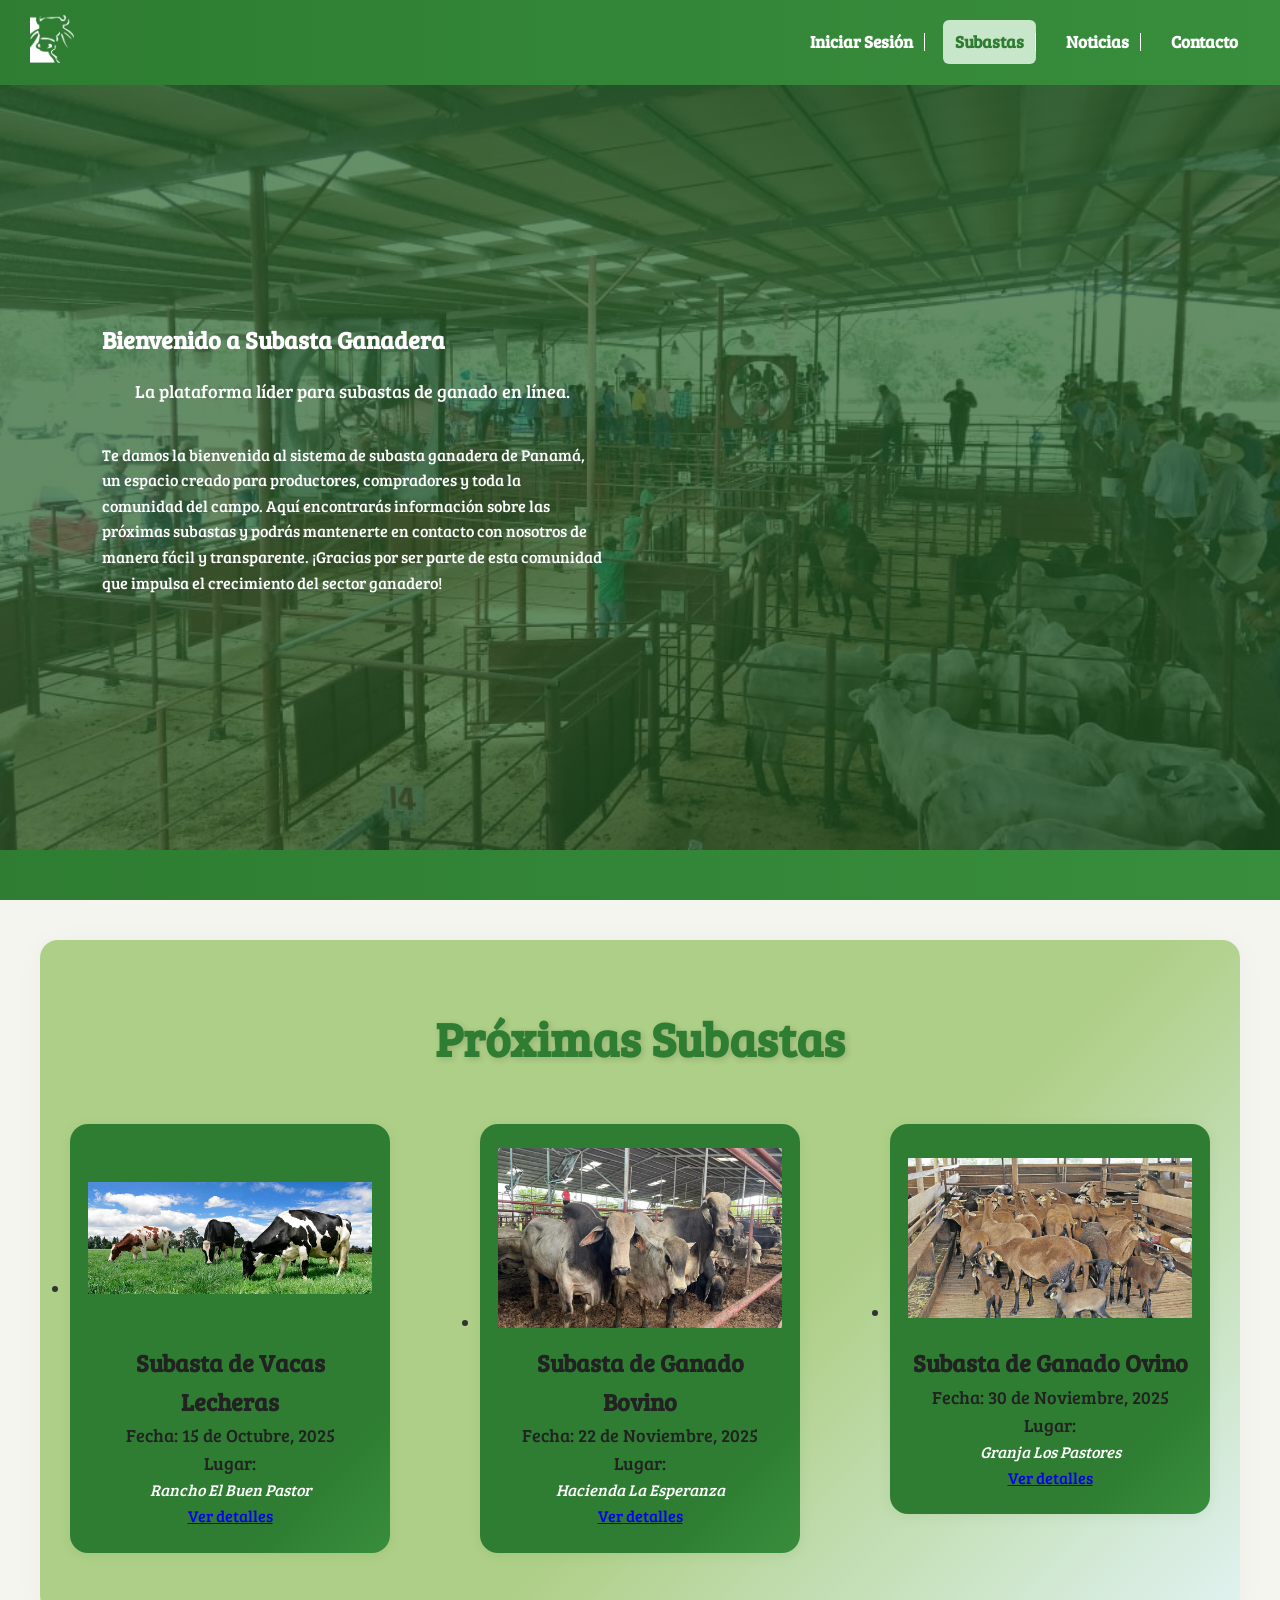
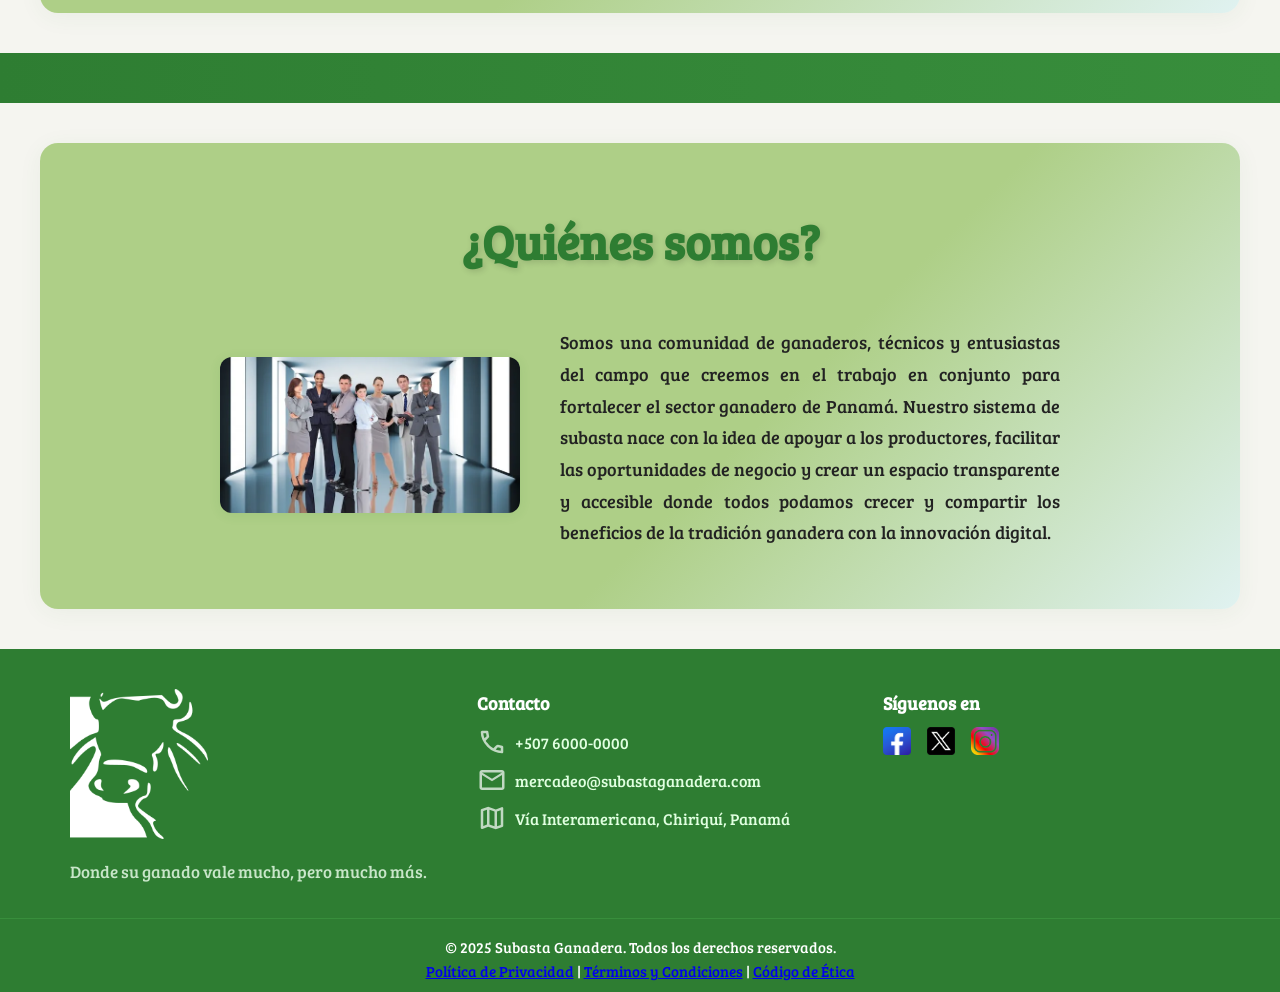
==== index.html @ 5acecf2d "m Etiqueta <script> agregada antes del cierre /body" ====
<!DOCTYPE html>
<html lang="es">
<head>
    <meta charset="UTF-8">
    <meta name="viewport" content="width=device-width, initial-scale=1.0">
    
    <!-- SEO Meta Tags Esenciales -->
    <title>Subastas Ganaderas de Panamá - Ganado de Calidad Premium | Remates Ganaderos</title>
    <meta name="description" content="La mejor subasta ganadera de Panamá. Ganado bovino de raza pura, reproductores de elite, vacas lecheras y toros de calidad. Remates ganaderos transparentes desde 1985.">
    <meta name="keywords" content="subasta ganadera panamá, ganado bovino, reproductores elite, vacas lecheras, toros reproducción, remate ganadero, ganadería panamá, brahman, angus, holstein">
    <meta name="author" content="Subastas Ganaderas de Panamá">
    
    <!-- Open Graph para Redes Sociales -->
    <meta property="og:title" content="Subastas Ganaderas de Panamá - Ganado de Elite y Reproductores">
    <meta property="og:description" content="Encuentra los mejores reproductores bovinos, vacas lecheras y ganado de raza en la subasta ganadera más prestigiosa de Panamá.">
    <meta property="og:type" content="website">
    <meta property="og:url" content="https://www.subastasganaderas.pa">
    <meta property="og:image" content="https://www.subastasganaderas.pa/images/ganado-premium-panama.jpg">
    <meta property="og:locale" content="es_PA">
    
    <!-- Twitter Cards -->
    <meta name="twitter:card" content="summary_large_image">
    <meta name="twitter:title" content="Subastas Ganaderas de Panamá - Ganado Premium">
    <meta name="twitter:description" content="Reproductores de elite, vacas lecheras y ganado bovino de calidad en Panamá.">
    <meta name="twitter:image" content="https://www.subastasganaderas.pa/images/remate-ganado-panama.jpg">
    
    <!-- Favicon -->
    <link rel="icon" type="image/x-icon" href="/favicon.ico">
    <link rel="apple-touch-icon" sizes="180x180" href="/apple-touch-icon.png">
    
    <!-- Canonical URL -->
    <link rel="canonical" href="https://www.subastasganaderas.pa/">
    
    <!-- Robots -->
    <meta name="robots" content="index, follow, max-image-preview:large, max-snippet:-1, max-video-preview:-1">
    
    <!-- Información de ubicación -->
    <meta name="geo.region" content="PA">
    <meta name="geo.placename" content="Panamá">
    <meta name="geo.position" content="8.9824;-79.5199">
    <meta name="ICBM" content="8.9824, -79.5199">
    <link rel="stylesheet" href="css/styles.css">
</head>

<body>
    <header id="main-header" role="banner">
        <a href="/" title="Inicio - Subastas Ganaderas de Panamá">
            <img src="img/LogoSG.png" alt="Logotipo de Subasta Ganadera de Panamá" />
        </a>
        <nav role="navigation" aria-label="Navegación principal">
            <div class="nav-links">
                <a href="#" title="Inicie sesión en su cuenta">Iniciar Sesión</a>
                <a href="#" title="Ver próximas subastas ganaderas" aria-current="page">Subastas</a>
                <a href="#" title="Noticias y novedades del sector">Noticias</a>
                <a href="#" title="Formulario de contacto y ubicación">Contacto</a>
            </div>
        </nav>
    </header>

    <main role="main">
        <section id="hero" aria-labelledby="hero-heading">
            <div class="welcome-message">
                <h1 id="hero-heading">Bienvenido a Subasta Ganadera</h1>
                <p>La plataforma líder para subastas de ganado en línea.</p>
                <p class="welcome-subtext">
                    Te damos la bienvenida al sistema de subasta ganadera de Panamá, un espacio creado para 
                    productores, compradores y toda la comunidad del campo. Aquí encontrarás información sobre 
                    las próximas subastas y podrás mantenerte en contacto con nosotros de manera fácil y transparente. 
                    ¡Gracias por ser parte de esta comunidad que impulsa el crecimiento del sector ganadero!
                </p>
            </div>
        </section>

        <div class="green-divider"></div>

        <section id="upcoming-auctions" aria-labelledby="auctions-heading">
            <h2 id="auctions-heading">Próximas Subastas</h2>
            <ul class="auctions-list">
                <li>
                    <article role="article">
                        <div class="image-container">
                            <img src="/img/Vacas-lecheras.png" alt="Subasta de Vacas Lecheras en Rancho El Buen Pastor" width="300"/>
                        </div>
                        <div class="information-container">
                            <h3>Subasta de Vacas Lecheras</h3>
                            <p>Fecha: <time datetime="2025-10-15">15 de Octubre, 2025</time></p>
                            <p>Lugar: <address>Rancho El Buen Pastor</address></p>
                            <a href="subasta-vacas.html" title="Ver detalles de la Subasta de Vacas Lecheras">Ver detalles</a>
                        </div>
                    </article>
                </li>
                <li>
                    <article role="article">
                        <div class="image-container">
                            <img src="/img/Vacas.jpg" alt="Subasta de Ganado Bovino en Hacienda La Esperanza" width="300" />
                        </div>
                        <div class="information-container">
                            <h3>Subasta de Ganado Bovino</h3>
                            <p>Fecha: <time datetime="2025-11-22">22 de Noviembre, 2025</time></p>
                            <p>Lugar: <address>Hacienda La Esperanza</address></p>
                            <a href="subasta-bovino.html" title="Ver detalles de la Subasta de Ganado Bovino">Ver detalles</a>
                        </div>
                    </article>
                </li>
                <li>
                    <article role="article">
                        <div class="image-container">
                            <img src="/img/ImgOvinos.webp" alt="Subasta de Ganado Ovino en Granja Los Pastores" width="300"/>
                        </div>
                        <div class="information-container">
                            <h3>Subasta de Ganado Ovino</h3>
                            <p>Fecha: <time datetime="2025-11-30">30 de Noviembre, 2025</time></p>
                            <p>Lugar: <address>Granja Los Pastores</address></p>
                            <a href="subasta-ovinos.html" title="Ver detalles de la Subasta de Ganado Ovino">Ver detalles</a>
                        </div>
                    </article>
                </li>
            </ul>
        </section>

        <div class="green-divider"></div>

        <section id="about" aria-labelledby="about-heading">
            <h2 id="about-heading">¿Quiénes somos?</h2>
            <div class="about-container">
                <figure class="about-image">
                    <img src="/img/Equipo.webp" alt="Equipo de trabajo de Subasta Ganadera de Panamá" width="300"/>
                </figure>
                <div class="about-text">
                    <p>
                        Somos una comunidad de ganaderos, técnicos y entusiastas del campo que creemos en el trabajo en conjunto para fortalecer 
                        el sector ganadero de Panamá. Nuestro sistema de subasta nace con la idea de apoyar a los productores, facilitar 
                        las oportunidades de negocio y crear un espacio transparente y accesible donde todos podamos crecer y compartir los 
                        beneficios de la tradición ganadera con la innovación digital.
                    </p>
                </div>
            </div>
        </section>
    </main>

    <footer id="main-footer" role="contentinfo">
        <div class="footer-content">
            <div class="footer-brand">
                <img src="img/LogoSG.png" alt="Logotipo de Subasta Ganadera de Panamá" />
                <p class="footer-tagline">Donde su ganado vale mucho, pero mucho más.</p>
            </div>
            <div class="footer-contact">
                <h2>Contacto</h2>
                <ul>
                    <li>
                        <img src="/img/IconCall.svg" alt="Teléfono" />
                        <a href="tel:+50760000000">+507 6000-0000</a>
                    </li>
                    <li>
                        <img src="/img/IconMail.svg" alt="Correo electrónico" />
                        <a href="mailto:mercadeo@subastaganadera.com">mercadeo@subastaganadera.com</a>
                    </li>
                    <li>
                        <img src="/img/IconMap.svg" alt="Dirección" />
                        Vía Interamericana, Chiriquí, Panamá
                    </li>
                </ul>
            </div>
            <div class="footer-social" role="navigation" aria-label="Redes sociales">
                <h2>Síguenos en</h2>
                <div class="footer-social-links">
                    <a href="https://www.facebook.com/subastaganadera" title="Facebook - Subasta Ganadera" target="_blank" rel="noopener noreferrer">
                        <img src="/img/IconFacebook.png" alt="Facebook" width="20"/>
                    </a>
                    <a href="https://www.twitter.com/subastaganadera" title="Twitter - Subasta Ganadera" target="_blank" rel="noopener noreferrer">
                        <img src="/img/IconX.png" alt="Twitter" width="20"/>
                    </a>
                    <a href="https://www.instagram.com/subastaganadera" title="Instagram - Subasta Ganadera" target="_blank" rel="noopener noreferrer">
                        <img src="/img/IconInstagram.png" alt="Instagram" width="20"/>
                    </a>
                </div>
            </div>
        </div>
        <div class="footer-bottom">
            <p>&copy; 2025 Subasta Ganadera. Todos los derechos reservados.</p>
            <p>
                <a href="/politica-privacidad" title="Política de Privacidad">Política de Privacidad</a> | 
                <a href="/terminos-remates" title="Términos y Condiciones de Remate">Términos y Condiciones</a> | 
                <a href="/codigo-etica" title="Código de Ética">Código de Ética</a>
            </p>
        </div>
    </footer>

    <script src="js/Funciones.js"></script>
</body>
</html>
---- css/styles.css ----
@import url('https://fonts.googleapis.com/css2?family=Bree+Serif&display=swap');

/* ========== RESET GENERAL ========== */
* {
  margin: 0;
  padding: 0;
  box-sizing: border-box;
  font-family: 'Bree Serif', serif;
}

/* ========== BODY ========== */
body {
  background-color: #f6fdf7; /* Verde muy suave */
  color: #333;
  background-color: #f5f5f0;
  line-height: 1.6;
}

/* ========== HEADER / NAVBAR ========== */
header {
  background: linear-gradient(90deg, #2e7d32, #388e3c); /* Verde degradado */
  color: white;
  padding: 15px 30px;
  display: flex;
  justify-content: space-between;
  align-items: center;
  box-shadow: 0px 2px 6px rgba(0,0,0,0.15);
}

header img {
  height: 48px;   
  width: auto;
  max-width: 120px; 
}

header h1 {
  font-size: 1.8rem;
}

nav a {
  color: white;
  text-decoration: none;  
  font-weight: bold;
  transition: color 0.3s ease;
  position: relative;
  padding: 0 10px;
}

nav a:not(:last-child)::after {
  content: "";
  display: inline-block;
  width: 1px;
  height: 18px;
  background: #fff;
  position: absolute;
  right: 0;
  top: 50%;
  transform: translateY(-50%);
}

nav a:hover {
  color: #c8e6c9; /* Verde claro */
}

/* NAV LINKS HORIZONTAL */
.nav-links {
  display: flex;
  flex-direction: row;
  gap: 18px;
  align-items: center;
}

.nav-links a {
  color: #fff;
  background: none;
  border: none;
  font-weight: bold;
  font-size: 1.08rem;
  text-decoration: none;
  padding: 8px 12px;
  border-radius: 6px;
  transition: background 0.2s, color 0.2s;
  outline: none;
}

.nav-links a:focus {
  background: #388e3c;
  color: #e0ffe0;
  box-shadow: 0 0 0 2px #c8e6c9;
}

.nav-links a[aria-current="page"] {
  background: #c8e6c9;
  color: #2e7d32;
  font-weight: bold;
}

.nav-links a:hover {
  background: #43a047;
  color: #e0ffe0;
}

/* Elimina estilos de lista en nav */
nav ul, nav li {
  display: none;
}

/* ACCESIBILIDAD: Mejor contraste en textos */
section h3, section p {
  color: #222 !important;
}

/* RESPONSIVE HEADER/NAV */
@media (max-width: 700px) {
  header {
    flex-direction: column;
    align-items: flex-start;
    padding: 12px 10px;
  }
  .nav-links {
    flex-wrap: wrap;
    gap: 10px;
    width: 100%;
    justify-content: flex-start;
    margin-top: 10px;
  }
  header img {
    height: 38px;
    max-width: 90px;
  }
  header h1 {
    font-size: 1.2rem;
  }
}

/* RESPONSIVE MAIN SECTIONS */
@media (max-width: 700px) {
  section, #upcoming-auctions, #about {
    padding: 30px 8px;
    font-size: 0.98rem;
  }
  .auctions-list {
    gap: 30px;
    flex-direction: column;
    align-items: stretch;
  }
  .about-container {
    flex-direction: column;
    gap: 18px;
  }
  .about-image img {
    max-width: 180px;
  }
}

/* Mejor contraste en footer */
footer, .footer-bottom {
  color: #fff !important;
}
.footer-contact li, .footer-contact a {
  color: #e0ffe0 !important;
}

/* ========== SECCIONES GENERALES ========== */
section {
  padding: 60px 20px;
  text-align: center;
}

section h3 {
  font-size: 1.5rem;
  margin-bottom: 20px;
  color: #ffffff;
}

section p {
  max-width: 700px;
  margin: 0 auto;
  font-size: 1.1rem;
  color: #ffffff;
}


/* ========== SECCIÓN PRINCIPAL ========== */
#hero {
  height: 85vh;
  background: 
    linear-gradient(rgba(36, 97, 39, 0.7), rgba(32, 87, 35, 0.7)),
    url("../img/Fondo.jpg") no-repeat center center/cover;
  display: flex;
  justify-content: flex-start;   
  align-items: center;         
  text-align: left;           
  color: #fff; /* <-- Cambia a blanco */
  padding-left: 8vw;          
}

.welcome-message h1,
.welcome-message p,
.welcome-message .welcome-subtext {
  color: #fff !important; /* Fuerza texto blanco en todo el hero */
}

/* Contenedor para el mensaje de bienvenida */

.welcome-message {
  display: flex;
  flex-direction: column;
  align-items: flex-start;    
  max-width: 600px;   
}

.welcome-message h1 {
  margin-bottom: 18px;
}

.welcome-message p {
  margin-bottom: 18px;
  max-width: 500px;
}

.welcome-subtext {
  margin-top: 18px;
  font-size: 1rem;
  color: #e0ffe0;
}

.green-divider {
  height: 50px;
  width: 100%;
  background: linear-gradient(90deg, #2e7d32, #388e3c);
  border: none;
  margin: 0;
}
#upcoming-auctions h2 {
  font-size: 3rem;     
  margin-bottom: 48px;  
  color: #2e7d32;
  text-shadow: 2px 2px 6px rgba(0,0,0,0.15);
}
.hero p {
  font-size: 1.2rem;
  max-width: 600px;
  margin-bottom: 25px;
}

/* ========== SECCIÓN SUBASTAS ========== */

.auctions-list{
  display: flex;
  flex-direction: row;
  align-items: stretch;
  gap: 90px;
  justify-content: center;
  flex-wrap: wrap;
  height: auto;
  text-decoration: none;
}

.auctions-list h3{
  margin-bottom: 0;
}

.auctions-list article {
  background: linear-gradient(135deg, #2e7d32 80%, #388e3c 100%);
  border-radius: 18px;
  box-shadow: 0 2px 12px rgba(46,125,50,0.10);
  padding: 24px 18px;
  color: #fff;
  display: flex;
  flex-direction: column;
  align-items: center;
  min-width: 280px;
  max-width: 320px;
  transition: transform 0.2s;
}

.auctions-list article:hover {
  transform: translateY(-6px) scale(1.03);
  box-shadow: 0 6px 24px rgba(46,125,50,0.18);
}

.auctions-list .image-container {
  width: 100%;
  height: 180px; 
  display: flex;
  align-items: center;
  justify-content: center;
  margin-bottom: 16px;
  overflow: hidden;
}

.auctions-list .image-container img {
  max-width: 100%;
  max-height: 100%;
  object-fit: cover;
  display: block;
}

.auctions-list .information-container {
  flex-grow: 1;
  display: flex;
  flex-direction: column;
  justify-content: flex-start;
  width: 100%;
}
/* ========== BOTONES ========== */
.btn {
  background: #66bb6a; /* Verde medio */
  color: white;
  padding: 12px 25px;
  border-radius: 8px;
  font-size: 1rem;
  font-weight: bold;
  text-decoration: none;
  transition: background 0.3s ease, transform 0.2s ease;
}

.btn:hover {
  background: #43a047; /* Verde más oscuro */
  transform: scale(1.05);
}

/* ========== Estilo para about y upcoming-auctions ========== */

#upcoming-auctions,
#about {
  background: linear-gradient(135deg, #aecf87 60%, #e0f2f1 100%);
  border-radius: 18px;
  box-shadow: 0 4px 24px rgba(46,125,50,0.06);
  margin: 40px auto;
  padding: 60px 20px;
  max-width: 1200px;
  
}

/* ========== SECCIÓN ABOUT ========== */

#about h2 {
  font-size: 3rem;     
  margin-bottom: 48px;  
  color: #2e7d32;
  text-shadow: 2px 2px 6px rgba(0,0,0,0.15);
}

.about-container {
  display: flex;
  align-items: center;
  justify-content: center;
  gap: 40px; 
  flex-wrap: wrap; 
  margin-top: 32px;
}

.about-image img {
  max-width: 300px;
  width: 100%;
  border-radius: 12px;
  box-shadow: 0 2px 12px rgba(46,125,50,0.10);
}

.about-text {
  max-width: 500px;
  text-align: justify;
}

#about p {
  font-size: 1.1rem;
  color: #333;
  line-height: 1.8;
}

/* ========== FOOTER ========== */

footer {
  background: #2e7d32; 
  color: #fff;         
  padding: 40px 0 0 0;
  font-size: 1rem;
  margin-top: 40px;
}

.footer-content {
  display: flex;
  flex-wrap: wrap;
  justify-content: space-between;
  align-items: flex-start;
  max-width: 1200px;
  margin: 0 auto;
  gap: 40px;
  padding: 0 30px;
}

.footer-brand {
  flex: 1 1 220px;
  display: flex;
  flex-direction: column;
  align-items: flex-start;
  min-width: 180px;
  gap: 12px;
}

.footer-brand img {
  height: 150px;
  margin-bottom: 8px;
}

.footer-tagline {
  font-size: 1.05rem;
  color: #c8e6c9;
  margin: 0;
}

.footer-contact {
  flex: 1 1 220px;
  min-width: 180px;
}

.footer-contact h2 {
  font-size: 1.1rem;
  margin-bottom: 10px;
  color: #fff;
}

.footer-contact ul {
  list-style: none;
  padding: 0;
  margin: 0;
}

.footer-contact li {
  display: flex;
  align-items: center;
  gap: 8px;
  margin-bottom: 8px;
  color: #c8e6c9;
  font-size: 0.98rem;
}

.footer-contact a {
  color: #c8e6c9;
  text-decoration: none;
  transition: color 0.2s;
}

.footer-contact a:hover {
  color: #fff;
  text-decoration: underline;
}

.footer-contact img {
  width: 30px;
  height: 30px;
  filter: brightness(0) invert(1) opacity(0.7);
}

.footer-social {
  flex: 1 1 180px;
  min-width: 160px;
}

.footer-social h2 {
  font-size: 1.1rem;
  margin-bottom: 10px;
  color: #fff;
}

.footer-social-links {
  display: flex;
  gap: 16px;
}

.footer-social-links a img {
  width: 28px;
  height: 28px;
  transition: transform 0.2s;
}

.footer-social-links a:hover img {
  transform: scale(1.1);
}

.footer-bottom {
  text-align: center;
  font-size: 0.95rem;
  color: #c8e6c9;
  border-top: 1px solid #388e3c;
  padding: 16px 0 8px 0;
  margin-top: 32px;
}


@media (max-width: 900px) {  /* Ajustes para pantallas medianas */
  .footer-content {
    flex-direction: column;
    align-items: flex-start;
    gap: 24px;
    padding: 0 16px;
  }
  .footer-brand,
  .footer-contact,
  .footer-social {
    min-width: 0;
    width: 100%;
  }
}
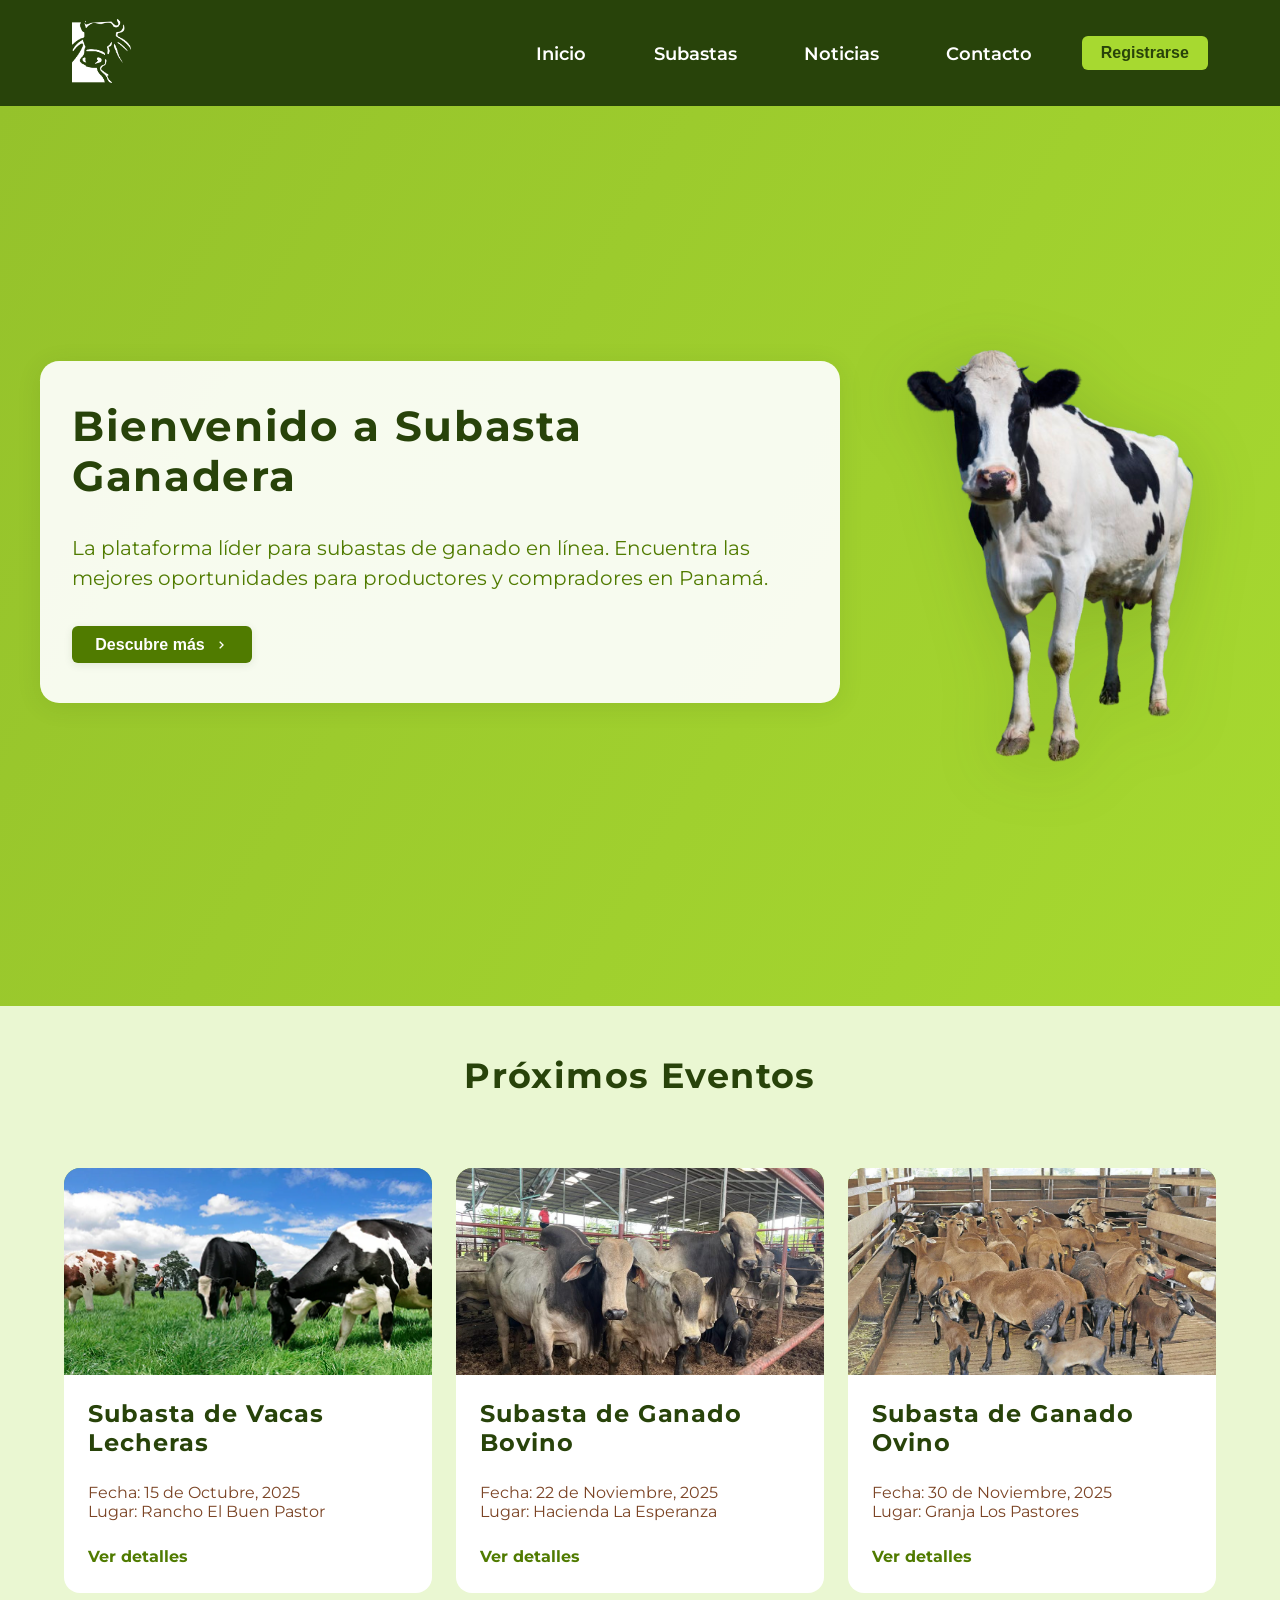
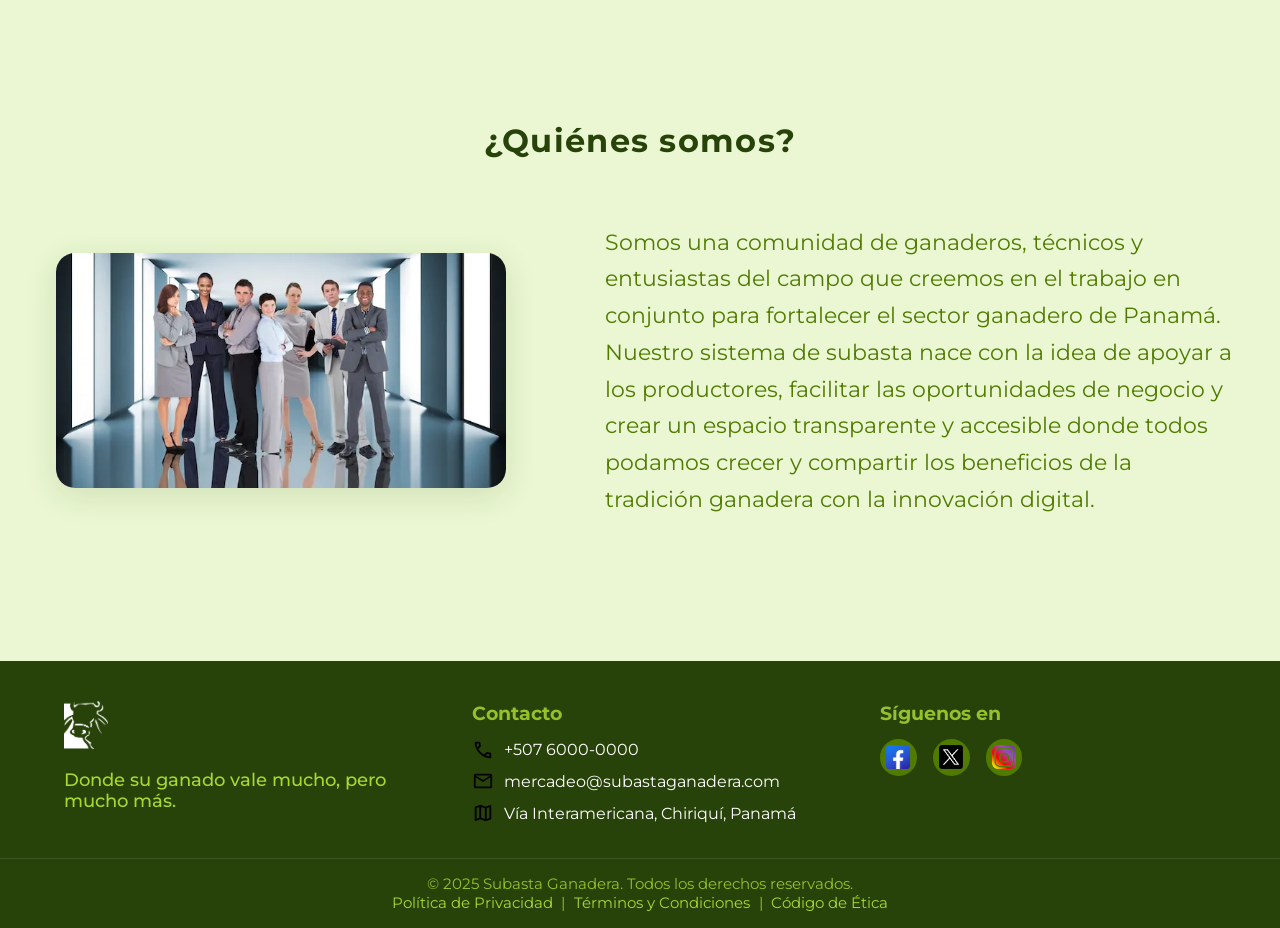
==== commit 06f60ac0: "feat: Changed completely the style" ====
--- a/index.html
+++ b/index.html
@@ -3,122 +3,137 @@
 <head>
     <meta charset="UTF-8">
     <meta name="viewport" content="width=device-width, initial-scale=1.0">
-    
-    <!-- SEO Meta Tags Esenciales -->
     <title>Subastas Ganaderas de Panamá - Ganado de Calidad Premium | Remates Ganaderos</title>
     <meta name="description" content="La mejor subasta ganadera de Panamá. Ganado bovino de raza pura, reproductores de elite, vacas lecheras y toros de calidad. Remates ganaderos transparentes desde 1985.">
     <meta name="keywords" content="subasta ganadera panamá, ganado bovino, reproductores elite, vacas lecheras, toros reproducción, remate ganadero, ganadería panamá, brahman, angus, holstein">
     <meta name="author" content="Subastas Ganaderas de Panamá">
-    
-    <!-- Open Graph para Redes Sociales -->
-    <meta property="og:title" content="Subastas Ganaderas de Panamá - Ganado de Elite y Reproductores">
-    <meta property="og:description" content="Encuentra los mejores reproductores bovinos, vacas lecheras y ganado de raza en la subasta ganadera más prestigiosa de Panamá.">
-    <meta property="og:type" content="website">
-    <meta property="og:url" content="https://www.subastasganaderas.pa">
-    <meta property="og:image" content="https://www.subastasganaderas.pa/images/ganado-premium-panama.jpg">
-    <meta property="og:locale" content="es_PA">
-    
-    <!-- Twitter Cards -->
-    <meta name="twitter:card" content="summary_large_image">
-    <meta name="twitter:title" content="Subastas Ganaderas de Panamá - Ganado Premium">
-    <meta name="twitter:description" content="Reproductores de elite, vacas lecheras y ganado bovino de calidad en Panamá.">
-    <meta name="twitter:image" content="https://www.subastasganaderas.pa/images/remate-ganado-panama.jpg">
-    
-    <!-- Favicon -->
-    <link rel="icon" type="image/x-icon" href="/favicon.ico">
-    <link rel="apple-touch-icon" sizes="180x180" href="/apple-touch-icon.png">
-    
-    <!-- Canonical URL -->
-    <link rel="canonical" href="https://www.subastasganaderas.pa/">
-    
-    <!-- Robots -->
-    <meta name="robots" content="index, follow, max-image-preview:large, max-snippet:-1, max-video-preview:-1">
-    
-    <!-- Información de ubicación -->
-    <meta name="geo.region" content="PA">
-    <meta name="geo.placename" content="Panamá">
-    <meta name="geo.position" content="8.9824;-79.5199">
-    <meta name="ICBM" content="8.9824, -79.5199">
     <link rel="stylesheet" href="css/styles.css">
+    <link rel="stylesheet" href="https://unpkg.com/boxicons@2.1.4/css/boxicons.min.css">
+    <link href="https://fonts.googleapis.com/css2?family=Roboto:wght@400;500;600;700&display=swap" rel="stylesheet">
 </head>
-
 <body>
-    <header id="main-header" role="banner">
-        <a href="/" title="Inicio - Subastas Ganaderas de Panamá">
-            <img src="img/LogoSG.png" alt="Logotipo de Subasta Ganadera de Panamá" />
-        </a>
-        <nav role="navigation" aria-label="Navegación principal">
-            <div class="nav-links">
-                <a href="#" title="Inicie sesión en su cuenta">Iniciar Sesión</a>
-                <a href="#" title="Ver próximas subastas ganaderas" aria-current="page">Subastas</a>
-                <a href="#" title="Noticias y novedades del sector">Noticias</a>
-                <a href="#" title="Formulario de contacto y ubicación">Contacto</a>
-            </div>
+    <!-- Header adaptado -->
+    <header  id="header">
+        <nav class="navbar">
+            <a href="/" class="brand">
+                <img src="img/LogoSG.png" alt="Logotipo de Subasta Ganadera de Panamá" />
+                
+            </a>
+     
+            
+                <ul class="menu">
+                    <li class="menu-item"><a href="#" class="menu-link">Inicio</a></li>
+                    <li class="menu-item"><a href="#" class="menu-link">Subastas</a></li>
+                    <li class="menu-item"><a href="#" class="menu-link">Noticias</a></li>
+                    <li class="menu-item"><a href="#" class="menu-link">Contacto</a></li>
+                    <li class="menu-item">
+
+                        <a href="#" class="">
+                            <button type="button" class="menu-block btn btn-neutral">
+                                Registrarse
+                            </button>
+                        </a>
+                    </li>
+                </ul>
+           
+            
         </nav>
     </header>
 
-    <main role="main">
-        <section id="hero" aria-labelledby="hero-heading">
-            <div class="welcome-message">
-                <h1 id="hero-heading">Bienvenido a Subasta Ganadera</h1>
-                <p>La plataforma líder para subastas de ganado en línea.</p>
-                <p class="welcome-subtext">
-                    Te damos la bienvenida al sistema de subasta ganadera de Panamá, un espacio creado para 
-                    productores, compradores y toda la comunidad del campo. Aquí encontrarás información sobre 
-                    las próximas subastas y podrás mantenerte en contacto con nosotros de manera fácil y transparente. 
-                    ¡Gracias por ser parte de esta comunidad que impulsa el crecimiento del sector ganadero!
-                </p>
+    <main class="main">
+        <!-- Hero adaptado -->
+        <section class="section banner-section">
+            <div class="container banner-column">
+                <div class="banner-inner">
+                    <h1 class="title-large">Bienvenido a Subasta Ganadera</h1>
+                    <p class="text-base font-normal">
+                        La plataforma líder para subastas de ganado en línea. Encuentra las mejores oportunidades para productores y compradores en Panamá.
+                    </p>
+                    <button type="button" class="btn btn-primary">
+                        Descubre más <i class="bx bx-chevron-right"></i>
+                    </button>
+                </div>
+                <div class="banner-image-wrapper">
+
+                    <img src="img/beautiful-cow-green-grass-with-blue-sky-removebg-preview.png" class="banner-image" width="480" height="360" alt="banner image">
+                </div>
+
             </div>
         </section>
 
-        <div class="green-divider"></div>
-
-        <section id="upcoming-auctions" aria-labelledby="auctions-heading">
-            <h2 id="auctions-heading">Próximas Subastas</h2>
-            <ul class="auctions-list">
+        <!-- Upcoming Events (sin cambios) -->
+        <section id="upcoming-events" aria-labelledby="events-heading">
+            <h2 id="events-heading">Próximos Eventos</h2>
+            <ul class="events-list articles">
                 <li>
-                    <article role="article">
-                        <div class="image-container">
-                            <img src="/img/Vacas-lecheras.png" alt="Subasta de Vacas Lecheras en Rancho El Buen Pastor" width="300"/>
-                        </div>
-                        <div class="information-container">
-                            <h3>Subasta de Vacas Lecheras</h3>
-                            <p>Fecha: <time datetime="2025-10-15">15 de Octubre, 2025</time></p>
-                            <p>Lugar: <address>Rancho El Buen Pastor</address></p>
-                            <a href="subasta-vacas.html" title="Ver detalles de la Subasta de Vacas Lecheras">Ver detalles</a>
-                        </div>
-                    </article>
+                  <article class="event-article">
+                    <div class="event-article-wrapper">
+                      <figure class="event-figure">
+                        <img class="event-img" src="/img/Vacas-lecheras.png" alt="Subasta de Vacas Lecheras en Rancho El Buen Pastor" />
+                      </figure>
+                      <div class="event-body">
+                        <h2 class="event-title">Subasta de Vacas Lecheras</h2>
+                        <p class="event-info">
+                          Fecha: <time datetime="2025-10-15">15 de Octubre, 2025</time><br>
+                          Lugar: <span class="event-address">Rancho El Buen Pastor</span>
+                        </p>
+                        <a href="subasta-vacas.html" class="event-read-more">
+                          Ver detalles <span class="sr-only">de Subasta de Vacas Lecheras</span>
+                          <svg xmlns="http://www.w3.org/2000/svg" class="icon" viewBox="0 0 20 20" fill="currentColor">
+                            <path fill-rule="evenodd" d="M12.293 5.293a1 1 0 011.414 0l4 4a1 1 0 010 1.414l-4 4a1 1 0 01-1.414-1.414L14.586 11H3a1 1 0 110-2h11.586l-2.293-2.293a1 1 0 010-1.414z" clip-rule="evenodd" />
+                          </svg>
+                        </a>
+                      </div>
+                    </div>
+                  </article>
                 </li>
                 <li>
-                    <article role="article">
-                        <div class="image-container">
-                            <img src="/img/Vacas.jpg" alt="Subasta de Ganado Bovino en Hacienda La Esperanza" width="300" />
-                        </div>
-                        <div class="information-container">
-                            <h3>Subasta de Ganado Bovino</h3>
-                            <p>Fecha: <time datetime="2025-11-22">22 de Noviembre, 2025</time></p>
-                            <p>Lugar: <address>Hacienda La Esperanza</address></p>
-                            <a href="subasta-bovino.html" title="Ver detalles de la Subasta de Ganado Bovino">Ver detalles</a>
-                        </div>
-                    </article>
+                  <article class="event-article">
+                    <div class="event-article-wrapper">
+                      <figure class="event-figure">
+                        <img class="event-img" src="/img/Vacas.jpg" alt="Subasta de Ganado Bovino en Hacienda La Esperanza" />
+                      </figure>
+                      <div class="event-body">
+                        <h2 class="event-title">Subasta de Ganado Bovino</h2>
+                        <p class="event-info">
+                          Fecha: <time datetime="2025-11-22">22 de Noviembre, 2025</time><br>
+                          Lugar: <span class="event-address">Hacienda La Esperanza</span>
+                        </p>
+                        <a href="subasta-bovino.html" class="event-read-more">
+                          Ver detalles <span class="sr-only">de Subasta de Ganado Bovino</span>
+                          <svg xmlns="http://www.w3.org/2000/svg" class="icon" viewBox="0 0 20 20" fill="currentColor">
+                            <path fill-rule="evenodd" d="M12.293 5.293a1 1 0 011.414 0l4 4a1 1 0 010 1.414l-4 4a1 1 0 01-1.414-1.414L14.586 11H3a1 1 0 110-2h11.586l-2.293-2.293a1 1 0 010-1.414z" clip-rule="evenodd" />
+                          </svg>
+                        </a>
+                      </div>
+                    </div>
+                  </article>
                 </li>
                 <li>
-                    <article role="article">
-                        <div class="image-container">
-                            <img src="/img/ImgOvinos.webp" alt="Subasta de Ganado Ovino en Granja Los Pastores" width="300"/>
-                        </div>
-                        <div class="information-container">
-                            <h3>Subasta de Ganado Ovino</h3>
-                            <p>Fecha: <time datetime="2025-11-30">30 de Noviembre, 2025</time></p>
-                            <p>Lugar: <address>Granja Los Pastores</address></p>
-                            <a href="subasta-ovinos.html" title="Ver detalles de la Subasta de Ganado Ovino">Ver detalles</a>
-                        </div>
-                    </article>
+                  <article class="event-article">
+                    <div class="event-article-wrapper">
+                      <figure class="event-figure">
+                        <img class="event-img" src="/img/ImgOvinos.webp" alt="Subasta de Ganado Ovino en Granja Los Pastores" />
+                      </figure>
+                      <div class="event-body">
+                        <h2 class="event-title">Subasta de Ganado Ovino</h2>
+                        <p class="event-info">
+                          Fecha: <time datetime="2025-11-30">30 de Noviembre, 2025</time><br>
+                          Lugar: <span class="event-address">Granja Los Pastores</span>
+                        </p>
+                        <a href="subasta-ovinos.html" class="event-read-more">
+                          Ver detalles <span class="sr-only">de Subasta de Ganado Ovino</span>
+                          <svg xmlns="http://www.w3.org/2000/svg" class="icon" viewBox="0 0 20 20" fill="currentColor">
+                            <path fill-rule="evenodd" d="M12.293 5.293a1 1 0 011.414 0l4 4a1 1 0 010 1.414l-4 4a1 1 0 01-1.414-1.414L14.586 11H3a1 1 0 110-2h11.586l-2.293-2.293a1 1 0 010-1.414z" clip-rule="evenodd" />
+                          </svg>
+                        </a>
+                      </div>
+                    </div>
+                  </article>
                 </li>
             </ul>
         </section>
 
-        <div class="green-divider"></div>
 
         <section id="about" aria-labelledby="about-heading">
             <h2 id="about-heading">¿Quiénes somos?</h2>
@@ -185,7 +200,6 @@
             </p>
         </div>
     </footer>
-
-    <script src="js/Funciones.js"></script>
+    <script src="js/header.js"></script>
 </body>
 </html>
--- a/css/styles.css
+++ b/css/styles.css
@@ -1,394 +1,502 @@
-@import url('https://fonts.googleapis.com/css2?family=Bree+Serif&display=swap');
-
-/* ========== RESET GENERAL ========== */
+@import url("https://fonts.googleapis.com/css2?family=Fira+Sans:wght@400;700&family=Montserrat:wght@400;700&display=swap");
+
+/* Paleta personalizada */
+:root {
+  --color-green-dark: #28430a;
+  --color-green-mid: #507b00;
+  --color-green-light: #95c22b;
+  --color-green-bright: #a7d930;
+  --color-brown: #7b4425;
+
+  --color-primary: var(--color-green-mid);
+  --color-secondary: var(--color-green-light);
+  --color-accent: var(--color-green-bright);
+  --color-bg: var(--color-green-dark);
+  --color-surface: #fff;
+  --color-text: #28430a;
+  --color-text-white: #fff;
+  --color-header-bg: var(--color-green-dark);
+  --color-header-scroll: var(--color-green-mid);
+}
 * {
+  box-sizing: border-box;
   margin: 0;
   padding: 0;
-  box-sizing: border-box;
-  font-family: 'Bree Serif', serif;
-}
-
-/* ========== BODY ========== */
-body {
-  background-color: #f6fdf7; /* Verde muy suave */
-  color: #333;
-  background-color: #f5f5f0;
-  line-height: 1.6;
-}
-
-/* ========== HEADER / NAVBAR ========== */
-header {
-  background: linear-gradient(90deg, #2e7d32, #388e3c); /* Verde degradado */
-  color: white;
-  padding: 15px 30px;
-  display: flex;
+}
+
+/* --- Header/Nav Styles --- */
+#header {
+  position: relative; /* Ya no es absoluto */
+  width: 100%;
+  background: var(--color-green-dark); /* Fondo verde oscuro */
+  box-shadow: none;
+  z-index: 20;
+}
+
+.navbar {
+  
+  width: 100%;
+  display: flex;
+  align-items: center;
   justify-content: space-between;
-  align-items: center;
-  box-shadow: 0px 2px 6px rgba(0,0,0,0.15);
-}
-
-header img {
-  height: 48px;   
-  width: auto;
-  max-width: 120px; 
-}
-
-header h1 {
-  font-size: 1.8rem;
-}
-
-nav a {
-  color: white;
-  text-decoration: none;  
-  font-weight: bold;
-  transition: color 0.3s ease;
-  position: relative;
-  padding: 0 10px;
-}
-
-nav a:not(:last-child)::after {
-  content: "";
-  display: inline-block;
-  width: 1px;
-  height: 18px;
-  background: #fff;
-  position: absolute;
-  right: 0;
-  top: 50%;
-  transform: translateY(-50%);
-}
-
-nav a:hover {
-  color: #c8e6c9; /* Verde claro */
-}
-
-/* NAV LINKS HORIZONTAL */
-.nav-links {
-  display: flex;
-  flex-direction: row;
-  gap: 18px;
-  align-items: center;
-}
-
-.nav-links a {
-  color: #fff;
-  background: none;
-  border: none;
-  font-weight: bold;
-  font-size: 1.08rem;
+  max-width: 1200px;
+  margin: 0 auto;
+  padding: 1.2em 2em;
+  background: transparent; /* El nav no tiene fondo */
+  z-index: 21;
+}
+
+.brand img {
+  height: 4em;
+  max-width: 160px;
+  transition: transform 0.2s;
+}
+
+.brand img:hover {
+  transform: scale(1.05);
+}
+
+.menu {
+  display: flex;
+  align-items: center;
+  gap: 2em;
+  list-style: none;
+}
+
+.menu-link {
+  font-family: 'Montserrat', sans-serif;
+  color: var(--color-text-white);
+  font-weight: 600;
+  font-size: 1.1em;
   text-decoration: none;
-  padding: 8px 12px;
+  padding: 0.5em 1em;
   border-radius: 6px;
   transition: background 0.2s, color 0.2s;
-  outline: none;
-}
-
-.nav-links a:focus {
-  background: #388e3c;
-  color: #e0ffe0;
-  box-shadow: 0 0 0 2px #c8e6c9;
-}
-
-.nav-links a[aria-current="page"] {
-  background: #c8e6c9;
-  color: #2e7d32;
+}
+
+.menu-link:hover,
+.menu-link:focus {
+  background: var(--color-green-mid);
+  color: var(--color-accent);
+}
+
+.menu-block.btn {
+  background: var(--color-accent);
+  color: var(--color-green-dark);
+  border: none;
+  border-radius: 6px;
+  padding: 0.5em 1.2em;
   font-weight: bold;
-}
-
-.nav-links a:hover {
-  background: #43a047;
-  color: #e0ffe0;
-}
-
-/* Elimina estilos de lista en nav */
-nav ul, nav li {
-  display: none;
-}
-
-/* ACCESIBILIDAD: Mejor contraste en textos */
-section h3, section p {
-  color: #222 !important;
-}
-
-/* RESPONSIVE HEADER/NAV */
-@media (max-width: 700px) {
-  header {
+  font-size: 1em;
+  cursor: pointer;
+  transition: background 0.2s, color 0.2s;
+}
+
+.menu-block.btn:hover,
+.menu-block.btn:focus {
+  background: var(--color-green-mid);
+  color: var(--color-text-white);
+}
+
+/* Responsive Nav */
+@media (max-width: 900px) {
+  .navbar {
     flex-direction: column;
     align-items: flex-start;
-    padding: 12px 10px;
-  }
-  .nav-links {
-    flex-wrap: wrap;
-    gap: 10px;
+    padding: 1em 1em;
+  }
+  .menu {
+    flex-direction: column;
+    gap: 1em;
     width: 100%;
-    justify-content: flex-start;
-    margin-top: 10px;
-  }
-  header img {
-    height: 38px;
-    max-width: 90px;
-  }
-  header h1 {
-    font-size: 1.2rem;
-  }
-}
-
-/* RESPONSIVE MAIN SECTIONS */
-@media (max-width: 700px) {
-  section, #upcoming-auctions, #about {
-    padding: 30px 8px;
-    font-size: 0.98rem;
-  }
-  .auctions-list {
-    gap: 30px;
+    margin-top: 1em;
+  }
+  .menu-link,
+  .menu-block.btn {
+    width: 100%;
+    text-align: left;
+  }
+}
+
+/* --- Hero Section Styles --- */
+.banner-section {
+  position: relative;
+  min-height:100vh;
+  display: flex;
+  align-items: center;
+  justify-content: center;
+  background: linear-gradient(120deg, var(--color-green-light) 0%, var(--color-green-bright) 100%);
+  
+  padding-bottom: 3em;
+  overflow: hidden;
+}
+
+.banner-image {
+  flex: 1 1 320px;
+  width: 320px;
+  max-width: 100%;
+  height: auto;
+  object-fit: contain;
+  display: block;
+  margin-right: 2em;
+  filter: drop-shadow(0 8px 32px rgba(40,67,10,0.18));
+}
+
+.container.banner-column {
+  display: flex;
+  align-items: center;
+  justify-content: center;
+  gap: 3em;
+  max-width: 1200px;
+  margin: 0 auto;
+  flex-wrap: wrap;
+}
+
+.banner-inner {
+  flex: 2 1 340px;
+  display: flex;
+  flex-direction: column;
+  gap: 1.2em;
+  background: rgba(255,255,255,0.92);
+  border-radius: 1.2em;
+  padding: 2.5em 2em;
+  box-shadow: 0 4px 24px rgba(40,67,10,0.10);
+  min-width: 260px;
+}
+
+.title-large {
+  font-family: 'Montserrat', sans-serif;
+  font-size: 2.6em;
+  font-weight: 700;
+  color: var(--color-green-dark);
+  margin-bottom: 0.3em;
+  letter-spacing: 0.04em;
+}
+
+.text-base {
+  font-size: 1.25em;
+  color: var(--color-green-mid);
+  margin-bottom: 0.7em;
+  line-height: 1.5;
+  font-family: 'Montserrat', sans-serif;
+}
+
+.btn.btn-primary {
+  background: var(--color-green-mid);
+  color: var(--color-text-white);
+  border: none;
+  border-radius: 6px;
+  padding: 0.6em 1.1em;
+  font-size: 1em;
+  font-weight: 600;
+  cursor: pointer;
+  box-shadow: 0 2px 8px rgba(40,67,10,0.10);
+  transition: background 0.2s, color 0.2s;
+  display: inline-flex;
+  align-items: center;
+  gap: 0.5em;
+  justify-content: center;
+  min-width: unset;
+  max-width: 180px;
+}
+
+.btn.btn-primary:hover,
+.btn.btn-primary:focus {
+  background: var(--color-accent);
+  color: var(--color-green-dark);
+}
+
+/* Responsive Hero */
+@media (max-width: 900px) {
+  .banner-section {
+    min-height: 420px;
+    padding-top: 5em;
+    padding-bottom: 2em;
+  }
+  .container.banner-column {
     flex-direction: column;
-    align-items: stretch;
-  }
+    gap: 2em;
+    padding: 0 1em;
+  }
+  .banner-image {
+    margin-right: 0;
+    margin-bottom: 1em;
+    width: 220px;
+    max-width: 100%;
+  }
+}
+
+@media (max-width: 600px) {
+  #header {
+    padding: 0.5em 0;
+  }
+  .banner-section {
+    min-height: 320px;
+    padding-top: 4em;
+    padding-bottom: 1em;
+  }
+  .banner-inner {
+    padding: 1.2em 0.7em;
+  }
+  .title-large {
+    font-size: 1.3em;
+  }
+  .banner-image {
+    max-width: 220px;
+    border-radius: 1em;
+  }
+}
+
+/* Eventos estilizados tipo card */
+.events-list {
+  display: grid;
+  max-width: 1200px;
+  margin-inline: auto;
+  padding-inline: 24px;
+  grid-template-columns: repeat(auto-fill, minmax(320px, 1fr));
+  gap: 24px;
+  list-style: none;
+}
+
+.event-article {
+  --img-scale: 1.001;
+  --title-color: var(--color-green-dark);
+  --link-icon-translate: -20px;
+  --link-icon-opacity: 0;
+  position: relative;
+  border-radius: 16px;
+  box-shadow: none;
+  background: var(--color-surface);
+  transform-origin: center;
+  transition: all 0.4s ease-in-out;
+  overflow: hidden;
+  display: flex;
+  flex-direction: column;
+}
+
+.event-article a::after {
+  position: absolute;
+  inset-block: 0;
+  inset-inline: 0;
+  cursor: pointer;
+  content: "";
+}
+
+.event-title {
+  margin: 0 0 18px 0;
+  font-family: "Montserrat", sans-serif;
+  font-size: 1.5rem;
+  letter-spacing: 0.06em;
+  color: var(--title-color);
+  transition: color 0.3s ease-out;
+}
+
+.event-figure {
+  margin: 0;
+  padding: 0;
+  aspect-ratio: 16 / 9;
+  overflow: hidden;
+  background: var(--color-green-light);
+}
+
+.event-img {
+  max-width: 100%;
+  transform-origin: center;
+  transform: scale(var(--img-scale));
+  transition: transform 0.4s ease-in-out;
+  object-fit: cover;
+  width: 100%;
+  height: 100%;
+}
+
+.event-body {
+  padding: 24px;
+  display: flex;
+  flex-direction: column;
+  gap: 0.5em;
+}
+
+.event-info {
+  font-size: 1rem;
+  color: var(--color-brown);
+  margin-bottom: 1rem;
+  font-family: 'montserrat', sans-serif;
+}
+
+.event-read-more {
+  display: inline-flex;
+  align-items: center;
+  text-decoration: none;
+  color: var(--color-primary);
+  font-weight: bold;
+  font-size: 1rem;
+  transition: color 0.2s;
+  font-family: 'montserrat', sans-serif;
+
+}
+
+.event-read-more:focus {
+  outline: 1px dotted var(--color-primary);
+}
+
+.event-read-more .icon {
+  min-width: 24px;
+  width: 24px;
+  height: 24px;
+  margin-left: 5px;
+  transform: translateX(var(--link-icon-translate));
+  opacity: var(--link-icon-opacity);
+  transition: all 0.3s;
+}
+
+.event-article:has(:hover, :focus) {
+  --img-scale: 1.1;
+  --title-color: var(--color-primary);
+  --link-icon-translate: 0;
+  --link-icon-opacity: 1;
+  box-shadow: rgba(40, 67, 10, 0.16) 0px 10px 36px 0px, rgba(40, 67, 10, 0.06) 0px 0px 0px 1px;
+}
+
+/* --- Próximos Eventos Section --- */
+#upcoming-events {
+  background: #eaf7d2; /* Verde muy claro */
+  padding: 3em 0 3em 0;
+}
+#events-heading {
+  text-align: center;
+  margin-bottom: 2em;
+  font-size: 2.2em;
+}
+
+#upcoming-events h2 {
+  font-family: 'Montserrat', sans-serif;
+  font-weight: 700;
+  color: var(--color-green-dark);
+ 
+  letter-spacing: 0.04em;
+}
+
+.events-list {
+  /* Ya está estilizada como cards */
+}
+
+/* Responsive ajustes */
+@media (max-width: 900px) {
+  #upcoming-events {
+    padding: 2em 0 2em 0;
+  }
+  #upcoming-events h2 {
+    font-size: 1.5em;
+    margin-bottom: 1.2em;
+  }
+}
+
+/* --- About Section Styles --- */
+#about {
+  background: #eaf7d2;
+  padding: 5em 0; /* Más alto */
+}
+
+#about-heading {
+  text-align: center;
+  font-size: 2em;
+  font-family: 'Montserrat', sans-serif;
+  font-weight: 700;
+  color: var(--color-green-dark);
+ 
+  letter-spacing: 0.04em;
+}
+
+.about-container {
+  display: flex;
+  align-items: center;
+  justify-content: center;
+  gap: 3em;
+
+  
+
+  padding: 4em 3em;  /* Más espacio interno */
+  flex-wrap: wrap;
+  max-width: 1400px; /* Más ancho */
+}
+
+.about-image {
+  flex: 1 1 400px;
+  display: flex;
+  align-items: center;
+  justify-content: center;
+  min-width: 260px;
+}
+
+.about-image img {
+  width: 100%;
+  max-width: 450px;  /* Imagen más grande */
+  border-radius: 1.2em;
+  box-shadow: 0 8px 32px rgba(40,67,10,0.12);
+  object-fit: cover;
+}
+
+.about-text {
+  flex: 2 1 540px;
+  font-family: 'Montserrat', sans-serif;
+  font-size: 1.35em; /* Texto más grande */
+  color: var(--color-green-mid);
+  line-height: 1.7;
+  min-width: 260px;
+  padding-left: 2em;
+}
+
+.about-text p {
+  margin: 0;
+}
+
+/* Responsive About */
+@media (max-width: 900px) {
   .about-container {
-    flex-direction: column;
-    gap: 18px;
+    padding: 2em 1em;
+    gap: 2em;
   }
   .about-image img {
-    max-width: 180px;
-  }
-}
-
-/* Mejor contraste en footer */
-footer, .footer-bottom {
-  color: #fff !important;
-}
-.footer-contact li, .footer-contact a {
-  color: #e0ffe0 !important;
-}
-
-/* ========== SECCIONES GENERALES ========== */
-section {
-  padding: 60px 20px;
-  text-align: center;
-}
-
-section h3 {
-  font-size: 1.5rem;
-  margin-bottom: 20px;
-  color: #ffffff;
-}
-
-section p {
-  max-width: 700px;
-  margin: 0 auto;
-  font-size: 1.1rem;
-  color: #ffffff;
-}
-
-
-/* ========== SECCIÓN PRINCIPAL ========== */
-#hero {
-  height: 85vh;
-  background: 
-    linear-gradient(rgba(36, 97, 39, 0.7), rgba(32, 87, 35, 0.7)),
-    url("../img/Fondo.jpg") no-repeat center center/cover;
-  display: flex;
-  justify-content: flex-start;   
-  align-items: center;         
-  text-align: left;           
-  color: #fff; /* <-- Cambia a blanco */
-  padding-left: 8vw;          
-}
-
-.welcome-message h1,
-.welcome-message p,
-.welcome-message .welcome-subtext {
-  color: #fff !important; /* Fuerza texto blanco en todo el hero */
-}
-
-/* Contenedor para el mensaje de bienvenida */
-
-.welcome-message {
-  display: flex;
-  flex-direction: column;
-  align-items: flex-start;    
-  max-width: 600px;   
-}
-
-.welcome-message h1 {
-  margin-bottom: 18px;
-}
-
-.welcome-message p {
-  margin-bottom: 18px;
-  max-width: 500px;
-}
-
-.welcome-subtext {
-  margin-top: 18px;
-  font-size: 1rem;
-  color: #e0ffe0;
-}
-
-.green-divider {
-  height: 50px;
-  width: 100%;
-  background: linear-gradient(90deg, #2e7d32, #388e3c);
-  border: none;
-  margin: 0;
-}
-#upcoming-auctions h2 {
-  font-size: 3rem;     
-  margin-bottom: 48px;  
-  color: #2e7d32;
-  text-shadow: 2px 2px 6px rgba(0,0,0,0.15);
-}
-.hero p {
-  font-size: 1.2rem;
-  max-width: 600px;
-  margin-bottom: 25px;
-}
-
-/* ========== SECCIÓN SUBASTAS ========== */
-
-.auctions-list{
-  display: flex;
-  flex-direction: row;
-  align-items: stretch;
-  gap: 90px;
-  justify-content: center;
-  flex-wrap: wrap;
-  height: auto;
-  text-decoration: none;
-}
-
-.auctions-list h3{
-  margin-bottom: 0;
-}
-
-.auctions-list article {
-  background: linear-gradient(135deg, #2e7d32 80%, #388e3c 100%);
-  border-radius: 18px;
-  box-shadow: 0 2px 12px rgba(46,125,50,0.10);
-  padding: 24px 18px;
-  color: #fff;
-  display: flex;
-  flex-direction: column;
-  align-items: center;
-  min-width: 280px;
-  max-width: 320px;
-  transition: transform 0.2s;
-}
-
-.auctions-list article:hover {
-  transform: translateY(-6px) scale(1.03);
-  box-shadow: 0 6px 24px rgba(46,125,50,0.18);
-}
-
-.auctions-list .image-container {
-  width: 100%;
-  height: 180px; 
-  display: flex;
-  align-items: center;
-  justify-content: center;
-  margin-bottom: 16px;
-  overflow: hidden;
-}
-
-.auctions-list .image-container img {
-  max-width: 100%;
-  max-height: 100%;
-  object-fit: cover;
-  display: block;
-}
-
-.auctions-list .information-container {
-  flex-grow: 1;
-  display: flex;
-  flex-direction: column;
-  justify-content: flex-start;
-  width: 100%;
-}
-/* ========== BOTONES ========== */
-.btn {
-  background: #66bb6a; /* Verde medio */
-  color: white;
-  padding: 12px 25px;
-  border-radius: 8px;
-  font-size: 1rem;
-  font-weight: bold;
-  text-decoration: none;
-  transition: background 0.3s ease, transform 0.2s ease;
-}
-
-.btn:hover {
-  background: #43a047; /* Verde más oscuro */
-  transform: scale(1.05);
-}
-
-/* ========== Estilo para about y upcoming-auctions ========== */
-
-#upcoming-auctions,
-#about {
-  background: linear-gradient(135deg, #aecf87 60%, #e0f2f1 100%);
-  border-radius: 18px;
-  box-shadow: 0 4px 24px rgba(46,125,50,0.06);
-  margin: 40px auto;
-  padding: 60px 20px;
-  max-width: 1200px;
-  
-}
-
-/* ========== SECCIÓN ABOUT ========== */
-
-#about h2 {
-  font-size: 3rem;     
-  margin-bottom: 48px;  
-  color: #2e7d32;
-  text-shadow: 2px 2px 6px rgba(0,0,0,0.15);
-}
-
-.about-container {
-  display: flex;
-  align-items: center;
-  justify-content: center;
-  gap: 40px; 
-  flex-wrap: wrap; 
-  margin-top: 32px;
-}
-
-.about-image img {
-  max-width: 300px;
-  width: 100%;
-  border-radius: 12px;
-  box-shadow: 0 2px 12px rgba(46,125,50,0.10);
-}
-
-.about-text {
-  max-width: 500px;
-  text-align: justify;
-}
-
-#about p {
-  font-size: 1.1rem;
-  color: #333;
-  line-height: 1.8;
-}
-
-/* ========== FOOTER ========== */
-
-footer {
-  background: #2e7d32; 
-  color: #fff;         
-  padding: 40px 0 0 0;
-  font-size: 1rem;
-  margin-top: 40px;
+    max-width: 220px;
+  }
+  .about-text {
+    font-size: 1.05em;
+    padding-left: 0;
+  }
+}
+
+@media (max-width: 600px) {
+  #about {
+    padding: 1.2em 0;
+  }
+  .about-container {
+    padding: 1em 0.5em;
+  }
+  .about-image img {
+    max-width: 120px;
+    border-radius: 0.7em;
+  }
+  .about-text {
+    font-size: 0.95em;
+  }
+}
+
+/* ===== Footer Styles ===== */
+#main-footer {
+  background: var(--color-header-bg);
+  color: var(--color-text-white);
+  padding: 2.5em 0 1em 0;
+  font-family: 'Montserrat', sans-serif;
 }
 
 .footer-content {
   display: flex;
   flex-wrap: wrap;
   justify-content: space-between;
-  align-items: flex-start;
   max-width: 1200px;
-  margin: 0 auto;
-  gap: 40px;
-  padding: 0 30px;
+  margin: 0 auto 1.5em auto;
+  gap: 2em;
+  padding: 0 24px;
 }
 
 .footer-brand {
@@ -396,111 +504,143 @@
   display: flex;
   flex-direction: column;
   align-items: flex-start;
-  min-width: 180px;
-  gap: 12px;
+  gap: 0.7em;
 }
 
 .footer-brand img {
-  height: 150px;
-  margin-bottom: 8px;
+  height: 3em;
+  margin-bottom: 0.5em;
 }
 
 .footer-tagline {
-  font-size: 1.05rem;
-  color: #c8e6c9;
-  margin: 0;
+  font-size: 1.1em;
+  font-weight: 500;
+  color: var(--color-green-bright);
 }
 
 .footer-contact {
   flex: 1 1 220px;
-  min-width: 180px;
 }
 
 .footer-contact h2 {
-  font-size: 1.1rem;
-  margin-bottom: 10px;
-  color: #fff;
+  font-size: 1.2em;
+  margin-bottom: 0.7em;
+  color: var(--color-green-light);
 }
 
 .footer-contact ul {
   list-style: none;
   padding: 0;
-  margin: 0;
 }
 
 .footer-contact li {
   display: flex;
   align-items: center;
-  gap: 8px;
-  margin-bottom: 8px;
-  color: #c8e6c9;
-  font-size: 0.98rem;
+  margin-bottom: 0.6em;
+  gap: 0.6em;
+  font-size: 1em;
+}
+
+.footer-contact img {
+  width: 22px;
+  height: 22px;
 }
 
 .footer-contact a {
-  color: #c8e6c9;
+  color: var(--color-text-white);
   text-decoration: none;
   transition: color 0.2s;
 }
 
 .footer-contact a:hover {
-  color: #fff;
+  color: var(--color-accent);
   text-decoration: underline;
-}
-
-.footer-contact img {
-  width: 30px;
-  height: 30px;
-  filter: brightness(0) invert(1) opacity(0.7);
 }
 
 .footer-social {
   flex: 1 1 180px;
-  min-width: 160px;
 }
 
 .footer-social h2 {
-  font-size: 1.1rem;
-  margin-bottom: 10px;
-  color: #fff;
+  font-size: 1.2em;
+  margin-bottom: 0.7em;
+  color: var(--color-green-light);
 }
 
 .footer-social-links {
   display: flex;
-  gap: 16px;
-}
-
-.footer-social-links a img {
-  width: 28px;
-  height: 28px;
-  transition: transform 0.2s;
-}
-
-.footer-social-links a:hover img {
-  transform: scale(1.1);
+  gap: 1em;
+}
+
+.footer-social-links a {
+  display: inline-flex;
+  align-items: center;
+  background: var(--color-green-mid);
+  border-radius: 50%;
+  padding: 0.4em;
+  transition: background 0.2s;
+}
+
+.footer-social-links a:hover {
+  background: var(--color-accent);
+}
+
+.footer-social-links img {
+  width: 24px;
+  height: 24px;
 }
 
 .footer-bottom {
+  border-top: 1px solid rgba(255,255,255,0.1);
   text-align: center;
-  font-size: 0.95rem;
-  color: #c8e6c9;
-  border-top: 1px solid #388e3c;
-  padding: 16px 0 8px 0;
-  margin-top: 32px;
-}
-
-
-@media (max-width: 900px) {  /* Ajustes para pantallas medianas */
+  padding-top: 1em;
+  font-size: 0.95em;
+  color: var(--color-green-light);
+}
+
+.footer-bottom a {
+  color: var(--color-green-bright);
+  text-decoration: none;
+  margin: 0 0.3em;
+  transition: color 0.2s;
+}
+
+.footer-bottom a:hover {
+  color: var(--color-accent);
+  text-decoration: underline;
+}
+
+/* Responsive Footer */
+@media (max-width: 900px) {
   .footer-content {
     flex-direction: column;
     align-items: flex-start;
-    gap: 24px;
-    padding: 0 16px;
+    gap: 1.5em;
   }
   .footer-brand,
   .footer-contact,
   .footer-social {
-    min-width: 0;
     width: 100%;
-  }
-}
+    flex: unset;
+  }
+  .footer-bottom {
+    font-size: 0.9em;
+  }
+}
+
+/* Responsive */
+@media screen and (max-width: 960px) {
+  .event-body p {
+    display: none;
+  }
+}
+
+.sr-only:not(:focus):not(:active) {
+  clip: rect(0 0 0 0); 
+  clip-path: inset(50%);
+  height: 1px;
+  overflow: hidden;
+  position: absolute;
+  white-space: nowrap; 
+  width: 1px;
+}
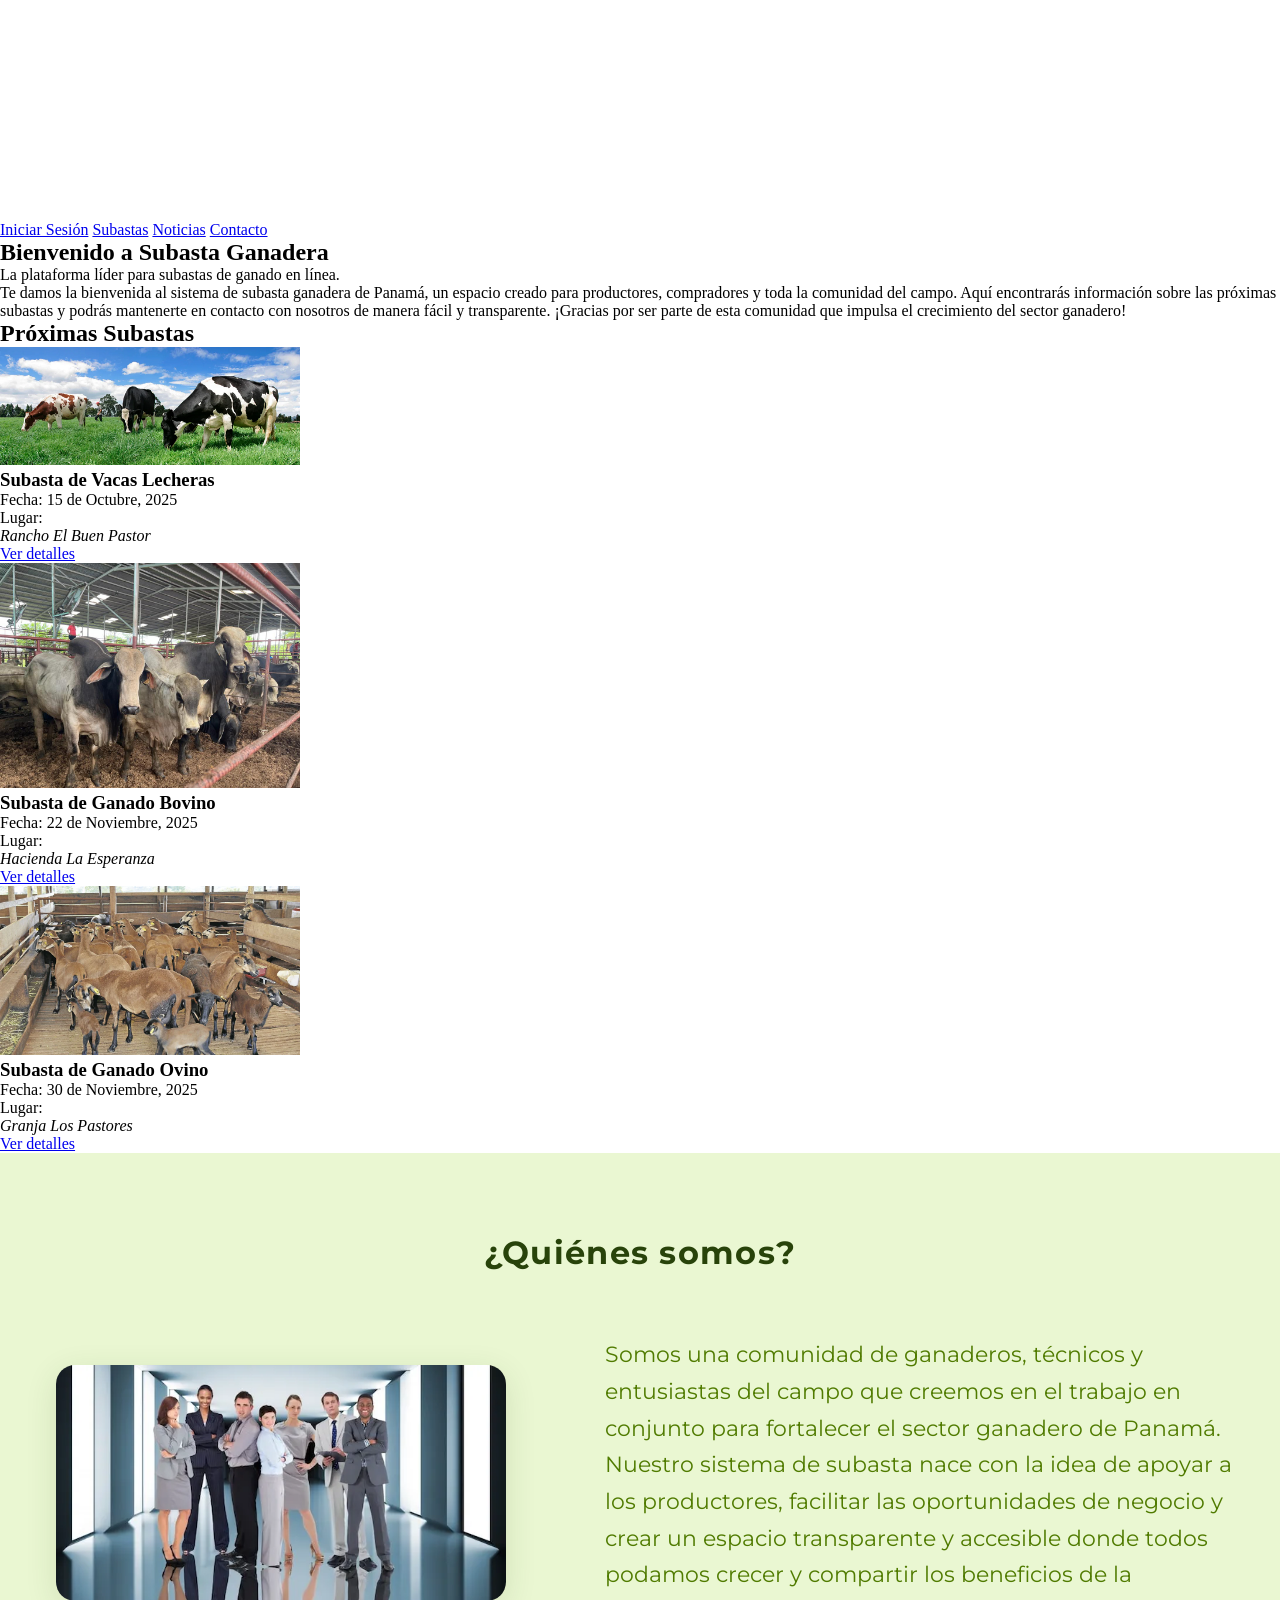
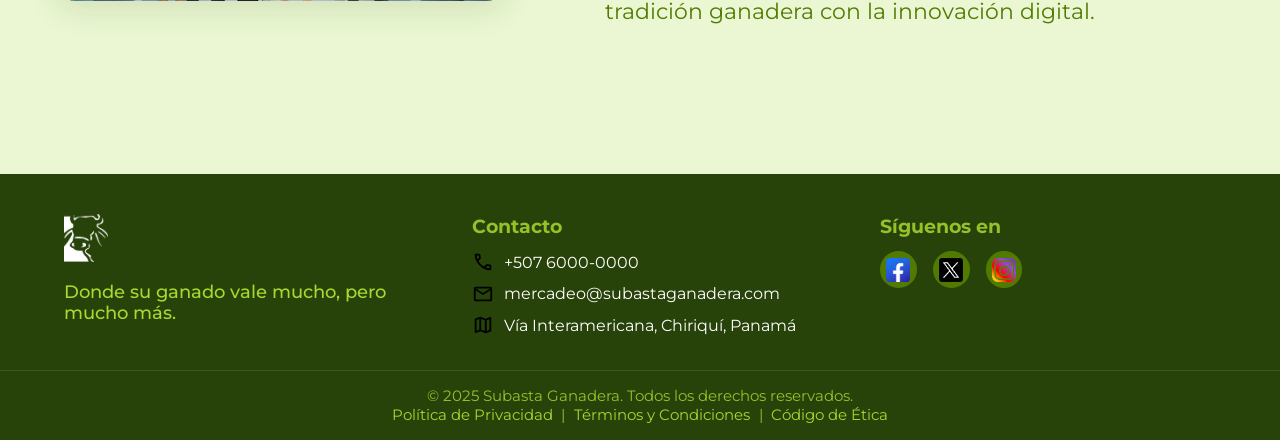
==== commit e0493635: "Merge branch 'javier-branch' of https://github.com/iangl2/subasta-ganadera into javier-branch" ====
--- a/index.html
+++ b/index.html
@@ -3,137 +3,122 @@
 <head>
     <meta charset="UTF-8">
     <meta name="viewport" content="width=device-width, initial-scale=1.0">
+    
+    <!-- SEO Meta Tags Esenciales -->
     <title>Subastas Ganaderas de Panamá - Ganado de Calidad Premium | Remates Ganaderos</title>
     <meta name="description" content="La mejor subasta ganadera de Panamá. Ganado bovino de raza pura, reproductores de elite, vacas lecheras y toros de calidad. Remates ganaderos transparentes desde 1985.">
     <meta name="keywords" content="subasta ganadera panamá, ganado bovino, reproductores elite, vacas lecheras, toros reproducción, remate ganadero, ganadería panamá, brahman, angus, holstein">
     <meta name="author" content="Subastas Ganaderas de Panamá">
+    
+    <!-- Open Graph para Redes Sociales -->
+    <meta property="og:title" content="Subastas Ganaderas de Panamá - Ganado de Elite y Reproductores">
+    <meta property="og:description" content="Encuentra los mejores reproductores bovinos, vacas lecheras y ganado de raza en la subasta ganadera más prestigiosa de Panamá.">
+    <meta property="og:type" content="website">
+    <meta property="og:url" content="https://www.subastasganaderas.pa">
+    <meta property="og:image" content="https://www.subastasganaderas.pa/images/ganado-premium-panama.jpg">
+    <meta property="og:locale" content="es_PA">
+    
+    <!-- Twitter Cards -->
+    <meta name="twitter:card" content="summary_large_image">
+    <meta name="twitter:title" content="Subastas Ganaderas de Panamá - Ganado Premium">
+    <meta name="twitter:description" content="Reproductores de elite, vacas lecheras y ganado bovino de calidad en Panamá.">
+    <meta name="twitter:image" content="https://www.subastasganaderas.pa/images/remate-ganado-panama.jpg">
+    
+    <!-- Favicon -->
+    <link rel="icon" type="image/x-icon" href="/favicon.ico">
+    <link rel="apple-touch-icon" sizes="180x180" href="/apple-touch-icon.png">
+    
+    <!-- Canonical URL -->
+    <link rel="canonical" href="https://www.subastasganaderas.pa/">
+    
+    <!-- Robots -->
+    <meta name="robots" content="index, follow, max-image-preview:large, max-snippet:-1, max-video-preview:-1">
+    
+    <!-- Información de ubicación -->
+    <meta name="geo.region" content="PA">
+    <meta name="geo.placename" content="Panamá">
+    <meta name="geo.position" content="8.9824;-79.5199">
+    <meta name="ICBM" content="8.9824, -79.5199">
     <link rel="stylesheet" href="css/styles.css">
-    <link rel="stylesheet" href="https://unpkg.com/boxicons@2.1.4/css/boxicons.min.css">
-    <link href="https://fonts.googleapis.com/css2?family=Roboto:wght@400;500;600;700&display=swap" rel="stylesheet">
 </head>
+
 <body>
-    <!-- Header adaptado -->
-    <header  id="header">
-        <nav class="navbar">
-            <a href="/" class="brand">
-                <img src="img/LogoSG.png" alt="Logotipo de Subasta Ganadera de Panamá" />
-                
-            </a>
-     
-            
-                <ul class="menu">
-                    <li class="menu-item"><a href="#" class="menu-link">Inicio</a></li>
-                    <li class="menu-item"><a href="#" class="menu-link">Subastas</a></li>
-                    <li class="menu-item"><a href="#" class="menu-link">Noticias</a></li>
-                    <li class="menu-item"><a href="#" class="menu-link">Contacto</a></li>
-                    <li class="menu-item">
-
-                        <a href="#" class="">
-                            <button type="button" class="menu-block btn btn-neutral">
-                                Registrarse
-                            </button>
-                        </a>
-                    </li>
-                </ul>
-           
-            
+    <header id="main-header" role="banner">
+        <a href="/" title="Inicio - Subastas Ganaderas de Panamá">
+            <img src="img/LogoSG.png" alt="Logotipo de Subasta Ganadera de Panamá" />
+        </a>
+        <nav role="navigation" aria-label="Navegación principal">
+            <div class="nav-links">
+                <a href="#" title="Inicie sesión en su cuenta">Iniciar Sesión</a>
+                <a href="#" title="Ver próximas subastas ganaderas" aria-current="page">Subastas</a>
+                <a href="#" title="Noticias y novedades del sector">Noticias</a>
+                <a href="#" title="Formulario de contacto y ubicación">Contacto</a>
+            </div>
         </nav>
     </header>
 
-    <main class="main">
-        <!-- Hero adaptado -->
-        <section class="section banner-section">
-            <div class="container banner-column">
-                <div class="banner-inner">
-                    <h1 class="title-large">Bienvenido a Subasta Ganadera</h1>
-                    <p class="text-base font-normal">
-                        La plataforma líder para subastas de ganado en línea. Encuentra las mejores oportunidades para productores y compradores en Panamá.
-                    </p>
-                    <button type="button" class="btn btn-primary">
-                        Descubre más <i class="bx bx-chevron-right"></i>
-                    </button>
-                </div>
-                <div class="banner-image-wrapper">
-
-                    <img src="img/beautiful-cow-green-grass-with-blue-sky-removebg-preview.png" class="banner-image" width="480" height="360" alt="banner image">
-                </div>
-
+    <main role="main">
+        <section id="hero" aria-labelledby="hero-heading">
+            <div class="welcome-message">
+                <h1 id="hero-heading">Bienvenido a Subasta Ganadera</h1>
+                <p>La plataforma líder para subastas de ganado en línea.</p>
+                <p class="welcome-subtext">
+                    Te damos la bienvenida al sistema de subasta ganadera de Panamá, un espacio creado para 
+                    productores, compradores y toda la comunidad del campo. Aquí encontrarás información sobre 
+                    las próximas subastas y podrás mantenerte en contacto con nosotros de manera fácil y transparente. 
+                    ¡Gracias por ser parte de esta comunidad que impulsa el crecimiento del sector ganadero!
+                </p>
             </div>
         </section>
 
-        <!-- Upcoming Events (sin cambios) -->
-        <section id="upcoming-events" aria-labelledby="events-heading">
-            <h2 id="events-heading">Próximos Eventos</h2>
-            <ul class="events-list articles">
+        <div class="green-divider"></div>
+
+        <section id="upcoming-auctions" aria-labelledby="auctions-heading">
+            <h2 id="auctions-heading">Próximas Subastas</h2>
+            <ul class="auctions-list">
                 <li>
-                  <article class="event-article">
-                    <div class="event-article-wrapper">
-                      <figure class="event-figure">
-                        <img class="event-img" src="/img/Vacas-lecheras.png" alt="Subasta de Vacas Lecheras en Rancho El Buen Pastor" />
-                      </figure>
-                      <div class="event-body">
-                        <h2 class="event-title">Subasta de Vacas Lecheras</h2>
-                        <p class="event-info">
-                          Fecha: <time datetime="2025-10-15">15 de Octubre, 2025</time><br>
-                          Lugar: <span class="event-address">Rancho El Buen Pastor</span>
-                        </p>
-                        <a href="subasta-vacas.html" class="event-read-more">
-                          Ver detalles <span class="sr-only">de Subasta de Vacas Lecheras</span>
-                          <svg xmlns="http://www.w3.org/2000/svg" class="icon" viewBox="0 0 20 20" fill="currentColor">
-                            <path fill-rule="evenodd" d="M12.293 5.293a1 1 0 011.414 0l4 4a1 1 0 010 1.414l-4 4a1 1 0 01-1.414-1.414L14.586 11H3a1 1 0 110-2h11.586l-2.293-2.293a1 1 0 010-1.414z" clip-rule="evenodd" />
-                          </svg>
-                        </a>
-                      </div>
-                    </div>
-                  </article>
+                    <article role="article">
+                        <div class="image-container">
+                            <img src="/img/Vacas-lecheras.png" alt="Subasta de Vacas Lecheras en Rancho El Buen Pastor" width="300"/>
+                        </div>
+                        <div class="information-container">
+                            <h3>Subasta de Vacas Lecheras</h3>
+                            <p>Fecha: <time datetime="2025-10-15">15 de Octubre, 2025</time></p>
+                            <p>Lugar: <address>Rancho El Buen Pastor</address></p>
+                            <a href="subasta-vacas.html" title="Ver detalles de la Subasta de Vacas Lecheras">Ver detalles</a>
+                        </div>
+                    </article>
                 </li>
                 <li>
-                  <article class="event-article">
-                    <div class="event-article-wrapper">
-                      <figure class="event-figure">
-                        <img class="event-img" src="/img/Vacas.jpg" alt="Subasta de Ganado Bovino en Hacienda La Esperanza" />
-                      </figure>
-                      <div class="event-body">
-                        <h2 class="event-title">Subasta de Ganado Bovino</h2>
-                        <p class="event-info">
-                          Fecha: <time datetime="2025-11-22">22 de Noviembre, 2025</time><br>
-                          Lugar: <span class="event-address">Hacienda La Esperanza</span>
-                        </p>
-                        <a href="subasta-bovino.html" class="event-read-more">
-                          Ver detalles <span class="sr-only">de Subasta de Ganado Bovino</span>
-                          <svg xmlns="http://www.w3.org/2000/svg" class="icon" viewBox="0 0 20 20" fill="currentColor">
-                            <path fill-rule="evenodd" d="M12.293 5.293a1 1 0 011.414 0l4 4a1 1 0 010 1.414l-4 4a1 1 0 01-1.414-1.414L14.586 11H3a1 1 0 110-2h11.586l-2.293-2.293a1 1 0 010-1.414z" clip-rule="evenodd" />
-                          </svg>
-                        </a>
-                      </div>
-                    </div>
-                  </article>
+                    <article role="article">
+                        <div class="image-container">
+                            <img src="/img/Vacas.jpg" alt="Subasta de Ganado Bovino en Hacienda La Esperanza" width="300" />
+                        </div>
+                        <div class="information-container">
+                            <h3>Subasta de Ganado Bovino</h3>
+                            <p>Fecha: <time datetime="2025-11-22">22 de Noviembre, 2025</time></p>
+                            <p>Lugar: <address>Hacienda La Esperanza</address></p>
+                            <a href="subasta-bovino.html" title="Ver detalles de la Subasta de Ganado Bovino">Ver detalles</a>
+                        </div>
+                    </article>
                 </li>
                 <li>
-                  <article class="event-article">
-                    <div class="event-article-wrapper">
-                      <figure class="event-figure">
-                        <img class="event-img" src="/img/ImgOvinos.webp" alt="Subasta de Ganado Ovino en Granja Los Pastores" />
-                      </figure>
-                      <div class="event-body">
-                        <h2 class="event-title">Subasta de Ganado Ovino</h2>
-                        <p class="event-info">
-                          Fecha: <time datetime="2025-11-30">30 de Noviembre, 2025</time><br>
-                          Lugar: <span class="event-address">Granja Los Pastores</span>
-                        </p>
-                        <a href="subasta-ovinos.html" class="event-read-more">
-                          Ver detalles <span class="sr-only">de Subasta de Ganado Ovino</span>
-                          <svg xmlns="http://www.w3.org/2000/svg" class="icon" viewBox="0 0 20 20" fill="currentColor">
-                            <path fill-rule="evenodd" d="M12.293 5.293a1 1 0 011.414 0l4 4a1 1 0 010 1.414l-4 4a1 1 0 01-1.414-1.414L14.586 11H3a1 1 0 110-2h11.586l-2.293-2.293a1 1 0 010-1.414z" clip-rule="evenodd" />
-                          </svg>
-                        </a>
-                      </div>
-                    </div>
-                  </article>
+                    <article role="article">
+                        <div class="image-container">
+                            <img src="/img/ImgOvinos.webp" alt="Subasta de Ganado Ovino en Granja Los Pastores" width="300"/>
+                        </div>
+                        <div class="information-container">
+                            <h3>Subasta de Ganado Ovino</h3>
+                            <p>Fecha: <time datetime="2025-11-30">30 de Noviembre, 2025</time></p>
+                            <p>Lugar: <address>Granja Los Pastores</address></p>
+                            <a href="subasta-ovinos.html" title="Ver detalles de la Subasta de Ganado Ovino">Ver detalles</a>
+                        </div>
+                    </article>
                 </li>
             </ul>
         </section>
 
+        <div class="green-divider"></div>
 
         <section id="about" aria-labelledby="about-heading">
             <h2 id="about-heading">¿Quiénes somos?</h2>
@@ -200,6 +185,7 @@
             </p>
         </div>
     </footer>
-    <script src="js/header.js"></script>
+
+    <script src="js/Funciones.js"></script>
 </body>
 </html>
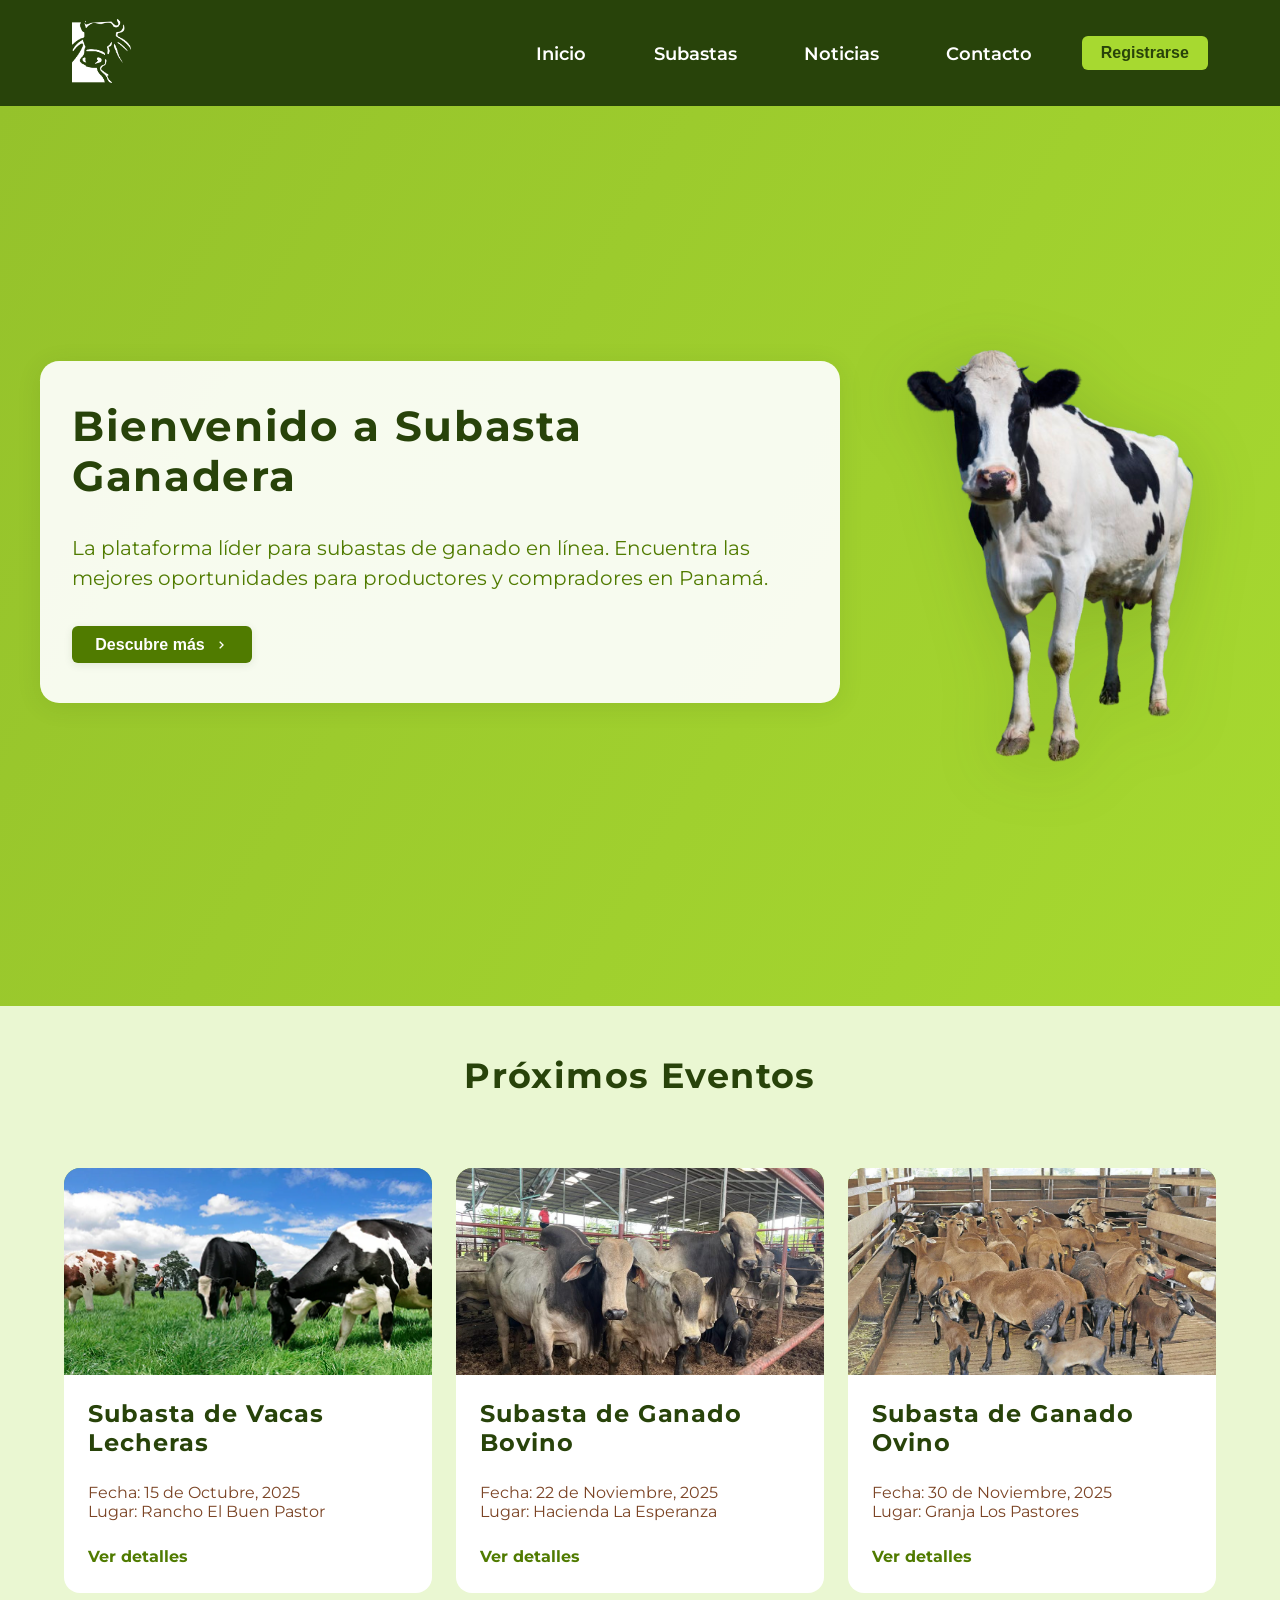
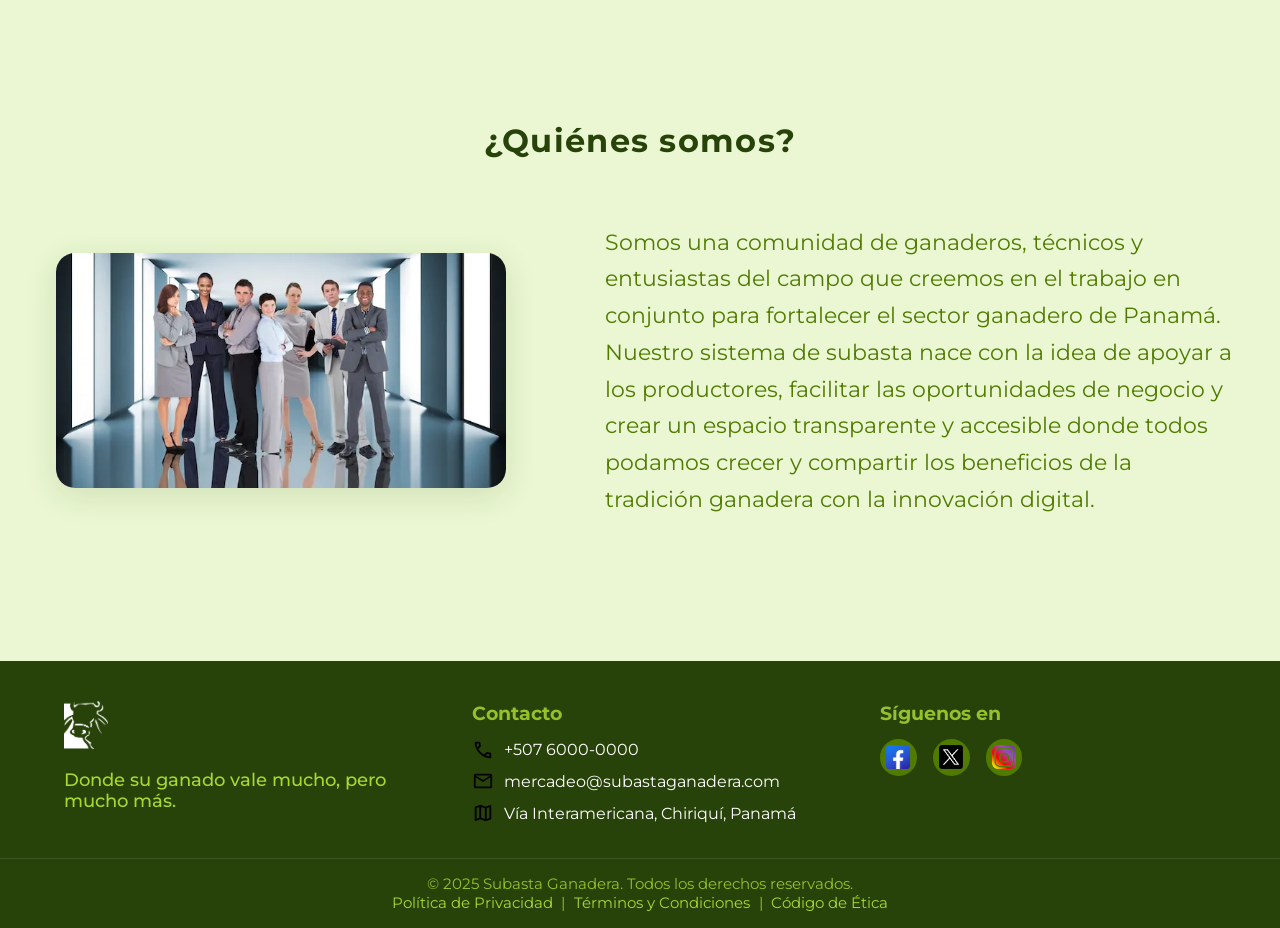
==== commit d5db3f29: "Merge branch 'javier-branch' of https://github.com/iangl2/subasta-ganadera into javier-branch" ====
--- a/index.html
+++ b/index.html
@@ -3,122 +3,137 @@
 <head>
     <meta charset="UTF-8">
     <meta name="viewport" content="width=device-width, initial-scale=1.0">
-    
-    <!-- SEO Meta Tags Esenciales -->
     <title>Subastas Ganaderas de Panamá - Ganado de Calidad Premium | Remates Ganaderos</title>
     <meta name="description" content="La mejor subasta ganadera de Panamá. Ganado bovino de raza pura, reproductores de elite, vacas lecheras y toros de calidad. Remates ganaderos transparentes desde 1985.">
     <meta name="keywords" content="subasta ganadera panamá, ganado bovino, reproductores elite, vacas lecheras, toros reproducción, remate ganadero, ganadería panamá, brahman, angus, holstein">
     <meta name="author" content="Subastas Ganaderas de Panamá">
-    
-    <!-- Open Graph para Redes Sociales -->
-    <meta property="og:title" content="Subastas Ganaderas de Panamá - Ganado de Elite y Reproductores">
-    <meta property="og:description" content="Encuentra los mejores reproductores bovinos, vacas lecheras y ganado de raza en la subasta ganadera más prestigiosa de Panamá.">
-    <meta property="og:type" content="website">
-    <meta property="og:url" content="https://www.subastasganaderas.pa">
-    <meta property="og:image" content="https://www.subastasganaderas.pa/images/ganado-premium-panama.jpg">
-    <meta property="og:locale" content="es_PA">
-    
-    <!-- Twitter Cards -->
-    <meta name="twitter:card" content="summary_large_image">
-    <meta name="twitter:title" content="Subastas Ganaderas de Panamá - Ganado Premium">
-    <meta name="twitter:description" content="Reproductores de elite, vacas lecheras y ganado bovino de calidad en Panamá.">
-    <meta name="twitter:image" content="https://www.subastasganaderas.pa/images/remate-ganado-panama.jpg">
-    
-    <!-- Favicon -->
-    <link rel="icon" type="image/x-icon" href="/favicon.ico">
-    <link rel="apple-touch-icon" sizes="180x180" href="/apple-touch-icon.png">
-    
-    <!-- Canonical URL -->
-    <link rel="canonical" href="https://www.subastasganaderas.pa/">
-    
-    <!-- Robots -->
-    <meta name="robots" content="index, follow, max-image-preview:large, max-snippet:-1, max-video-preview:-1">
-    
-    <!-- Información de ubicación -->
-    <meta name="geo.region" content="PA">
-    <meta name="geo.placename" content="Panamá">
-    <meta name="geo.position" content="8.9824;-79.5199">
-    <meta name="ICBM" content="8.9824, -79.5199">
     <link rel="stylesheet" href="css/styles.css">
+    <link rel="stylesheet" href="https://unpkg.com/boxicons@2.1.4/css/boxicons.min.css">
+    <link href="https://fonts.googleapis.com/css2?family=Roboto:wght@400;500;600;700&display=swap" rel="stylesheet">
 </head>
-
 <body>
-    <header id="main-header" role="banner">
-        <a href="/" title="Inicio - Subastas Ganaderas de Panamá">
-            <img src="img/LogoSG.png" alt="Logotipo de Subasta Ganadera de Panamá" />
-        </a>
-        <nav role="navigation" aria-label="Navegación principal">
-            <div class="nav-links">
-                <a href="#" title="Inicie sesión en su cuenta">Iniciar Sesión</a>
-                <a href="#" title="Ver próximas subastas ganaderas" aria-current="page">Subastas</a>
-                <a href="#" title="Noticias y novedades del sector">Noticias</a>
-                <a href="#" title="Formulario de contacto y ubicación">Contacto</a>
-            </div>
+    <!-- Header adaptado -->
+    <header  id="header">
+        <nav class="navbar">
+            <a href="/" class="brand">
+                <img src="img/LogoSG.png" alt="Logotipo de Subasta Ganadera de Panamá" />
+                
+            </a>
+     
+            
+                <ul class="menu">
+                    <li class="menu-item"><a href="#" class="menu-link">Inicio</a></li>
+                    <li class="menu-item"><a href="#" class="menu-link">Subastas</a></li>
+                    <li class="menu-item"><a href="#" class="menu-link">Noticias</a></li>
+                    <li class="menu-item"><a href="#" class="menu-link">Contacto</a></li>
+                    <li class="menu-item">
+
+                        <a href="#" class="">
+                            <button type="button" class="menu-block btn btn-neutral">
+                                Registrarse
+                            </button>
+                        </a>
+                    </li>
+                </ul>
+           
+            
         </nav>
     </header>
 
-    <main role="main">
-        <section id="hero" aria-labelledby="hero-heading">
-            <div class="welcome-message">
-                <h1 id="hero-heading">Bienvenido a Subasta Ganadera</h1>
-                <p>La plataforma líder para subastas de ganado en línea.</p>
-                <p class="welcome-subtext">
-                    Te damos la bienvenida al sistema de subasta ganadera de Panamá, un espacio creado para 
-                    productores, compradores y toda la comunidad del campo. Aquí encontrarás información sobre 
-                    las próximas subastas y podrás mantenerte en contacto con nosotros de manera fácil y transparente. 
-                    ¡Gracias por ser parte de esta comunidad que impulsa el crecimiento del sector ganadero!
-                </p>
+    <main class="main">
+        <!-- Hero adaptado -->
+        <section class="section banner-section">
+            <div class="container banner-column">
+                <div class="banner-inner">
+                    <h1 class="title-large">Bienvenido a Subasta Ganadera</h1>
+                    <p class="text-base font-normal">
+                        La plataforma líder para subastas de ganado en línea. Encuentra las mejores oportunidades para productores y compradores en Panamá.
+                    </p>
+                    <button type="button" class="btn btn-primary">
+                        Descubre más <i class="bx bx-chevron-right"></i>
+                    </button>
+                </div>
+                <div class="banner-image-wrapper">
+
+                    <img src="img/beautiful-cow-green-grass-with-blue-sky-removebg-preview.png" class="banner-image" width="480" height="360" alt="banner image">
+                </div>
+
             </div>
         </section>
 
-        <div class="green-divider"></div>
-
-        <section id="upcoming-auctions" aria-labelledby="auctions-heading">
-            <h2 id="auctions-heading">Próximas Subastas</h2>
-            <ul class="auctions-list">
+        <!-- Upcoming Events (sin cambios) -->
+        <section id="upcoming-events" aria-labelledby="events-heading">
+            <h2 id="events-heading">Próximos Eventos</h2>
+            <ul class="events-list articles">
                 <li>
-                    <article role="article">
-                        <div class="image-container">
-                            <img src="/img/Vacas-lecheras.png" alt="Subasta de Vacas Lecheras en Rancho El Buen Pastor" width="300"/>
-                        </div>
-                        <div class="information-container">
-                            <h3>Subasta de Vacas Lecheras</h3>
-                            <p>Fecha: <time datetime="2025-10-15">15 de Octubre, 2025</time></p>
-                            <p>Lugar: <address>Rancho El Buen Pastor</address></p>
-                            <a href="subasta-vacas.html" title="Ver detalles de la Subasta de Vacas Lecheras">Ver detalles</a>
-                        </div>
-                    </article>
+                  <article class="event-article">
+                    <div class="event-article-wrapper">
+                      <figure class="event-figure">
+                        <img class="event-img" src="/img/Vacas-lecheras.png" alt="Subasta de Vacas Lecheras en Rancho El Buen Pastor" />
+                      </figure>
+                      <div class="event-body">
+                        <h2 class="event-title">Subasta de Vacas Lecheras</h2>
+                        <p class="event-info">
+                          Fecha: <time datetime="2025-10-15">15 de Octubre, 2025</time><br>
+                          Lugar: <span class="event-address">Rancho El Buen Pastor</span>
+                        </p>
+                        <a href="subasta-vacas.html" class="event-read-more">
+                          Ver detalles <span class="sr-only">de Subasta de Vacas Lecheras</span>
+                          <svg xmlns="http://www.w3.org/2000/svg" class="icon" viewBox="0 0 20 20" fill="currentColor">
+                            <path fill-rule="evenodd" d="M12.293 5.293a1 1 0 011.414 0l4 4a1 1 0 010 1.414l-4 4a1 1 0 01-1.414-1.414L14.586 11H3a1 1 0 110-2h11.586l-2.293-2.293a1 1 0 010-1.414z" clip-rule="evenodd" />
+                          </svg>
+                        </a>
+                      </div>
+                    </div>
+                  </article>
                 </li>
                 <li>
-                    <article role="article">
-                        <div class="image-container">
-                            <img src="/img/Vacas.jpg" alt="Subasta de Ganado Bovino en Hacienda La Esperanza" width="300" />
-                        </div>
-                        <div class="information-container">
-                            <h3>Subasta de Ganado Bovino</h3>
-                            <p>Fecha: <time datetime="2025-11-22">22 de Noviembre, 2025</time></p>
-                            <p>Lugar: <address>Hacienda La Esperanza</address></p>
-                            <a href="subasta-bovino.html" title="Ver detalles de la Subasta de Ganado Bovino">Ver detalles</a>
-                        </div>
-                    </article>
+                  <article class="event-article">
+                    <div class="event-article-wrapper">
+                      <figure class="event-figure">
+                        <img class="event-img" src="/img/Vacas.jpg" alt="Subasta de Ganado Bovino en Hacienda La Esperanza" />
+                      </figure>
+                      <div class="event-body">
+                        <h2 class="event-title">Subasta de Ganado Bovino</h2>
+                        <p class="event-info">
+                          Fecha: <time datetime="2025-11-22">22 de Noviembre, 2025</time><br>
+                          Lugar: <span class="event-address">Hacienda La Esperanza</span>
+                        </p>
+                        <a href="subasta-bovino.html" class="event-read-more">
+                          Ver detalles <span class="sr-only">de Subasta de Ganado Bovino</span>
+                          <svg xmlns="http://www.w3.org/2000/svg" class="icon" viewBox="0 0 20 20" fill="currentColor">
+                            <path fill-rule="evenodd" d="M12.293 5.293a1 1 0 011.414 0l4 4a1 1 0 010 1.414l-4 4a1 1 0 01-1.414-1.414L14.586 11H3a1 1 0 110-2h11.586l-2.293-2.293a1 1 0 010-1.414z" clip-rule="evenodd" />
+                          </svg>
+                        </a>
+                      </div>
+                    </div>
+                  </article>
                 </li>
                 <li>
-                    <article role="article">
-                        <div class="image-container">
-                            <img src="/img/ImgOvinos.webp" alt="Subasta de Ganado Ovino en Granja Los Pastores" width="300"/>
-                        </div>
-                        <div class="information-container">
-                            <h3>Subasta de Ganado Ovino</h3>
-                            <p>Fecha: <time datetime="2025-11-30">30 de Noviembre, 2025</time></p>
-                            <p>Lugar: <address>Granja Los Pastores</address></p>
-                            <a href="subasta-ovinos.html" title="Ver detalles de la Subasta de Ganado Ovino">Ver detalles</a>
-                        </div>
-                    </article>
+                  <article class="event-article">
+                    <div class="event-article-wrapper">
+                      <figure class="event-figure">
+                        <img class="event-img" src="/img/ImgOvinos.webp" alt="Subasta de Ganado Ovino en Granja Los Pastores" />
+                      </figure>
+                      <div class="event-body">
+                        <h2 class="event-title">Subasta de Ganado Ovino</h2>
+                        <p class="event-info">
+                          Fecha: <time datetime="2025-11-30">30 de Noviembre, 2025</time><br>
+                          Lugar: <span class="event-address">Granja Los Pastores</span>
+                        </p>
+                        <a href="subasta-ovinos.html" class="event-read-more">
+                          Ver detalles <span class="sr-only">de Subasta de Ganado Ovino</span>
+                          <svg xmlns="http://www.w3.org/2000/svg" class="icon" viewBox="0 0 20 20" fill="currentColor">
+                            <path fill-rule="evenodd" d="M12.293 5.293a1 1 0 011.414 0l4 4a1 1 0 010 1.414l-4 4a1 1 0 01-1.414-1.414L14.586 11H3a1 1 0 110-2h11.586l-2.293-2.293a1 1 0 010-1.414z" clip-rule="evenodd" />
+                          </svg>
+                        </a>
+                      </div>
+                    </div>
+                  </article>
                 </li>
             </ul>
         </section>
 
-        <div class="green-divider"></div>
 
         <section id="about" aria-labelledby="about-heading">
             <h2 id="about-heading">¿Quiénes somos?</h2>
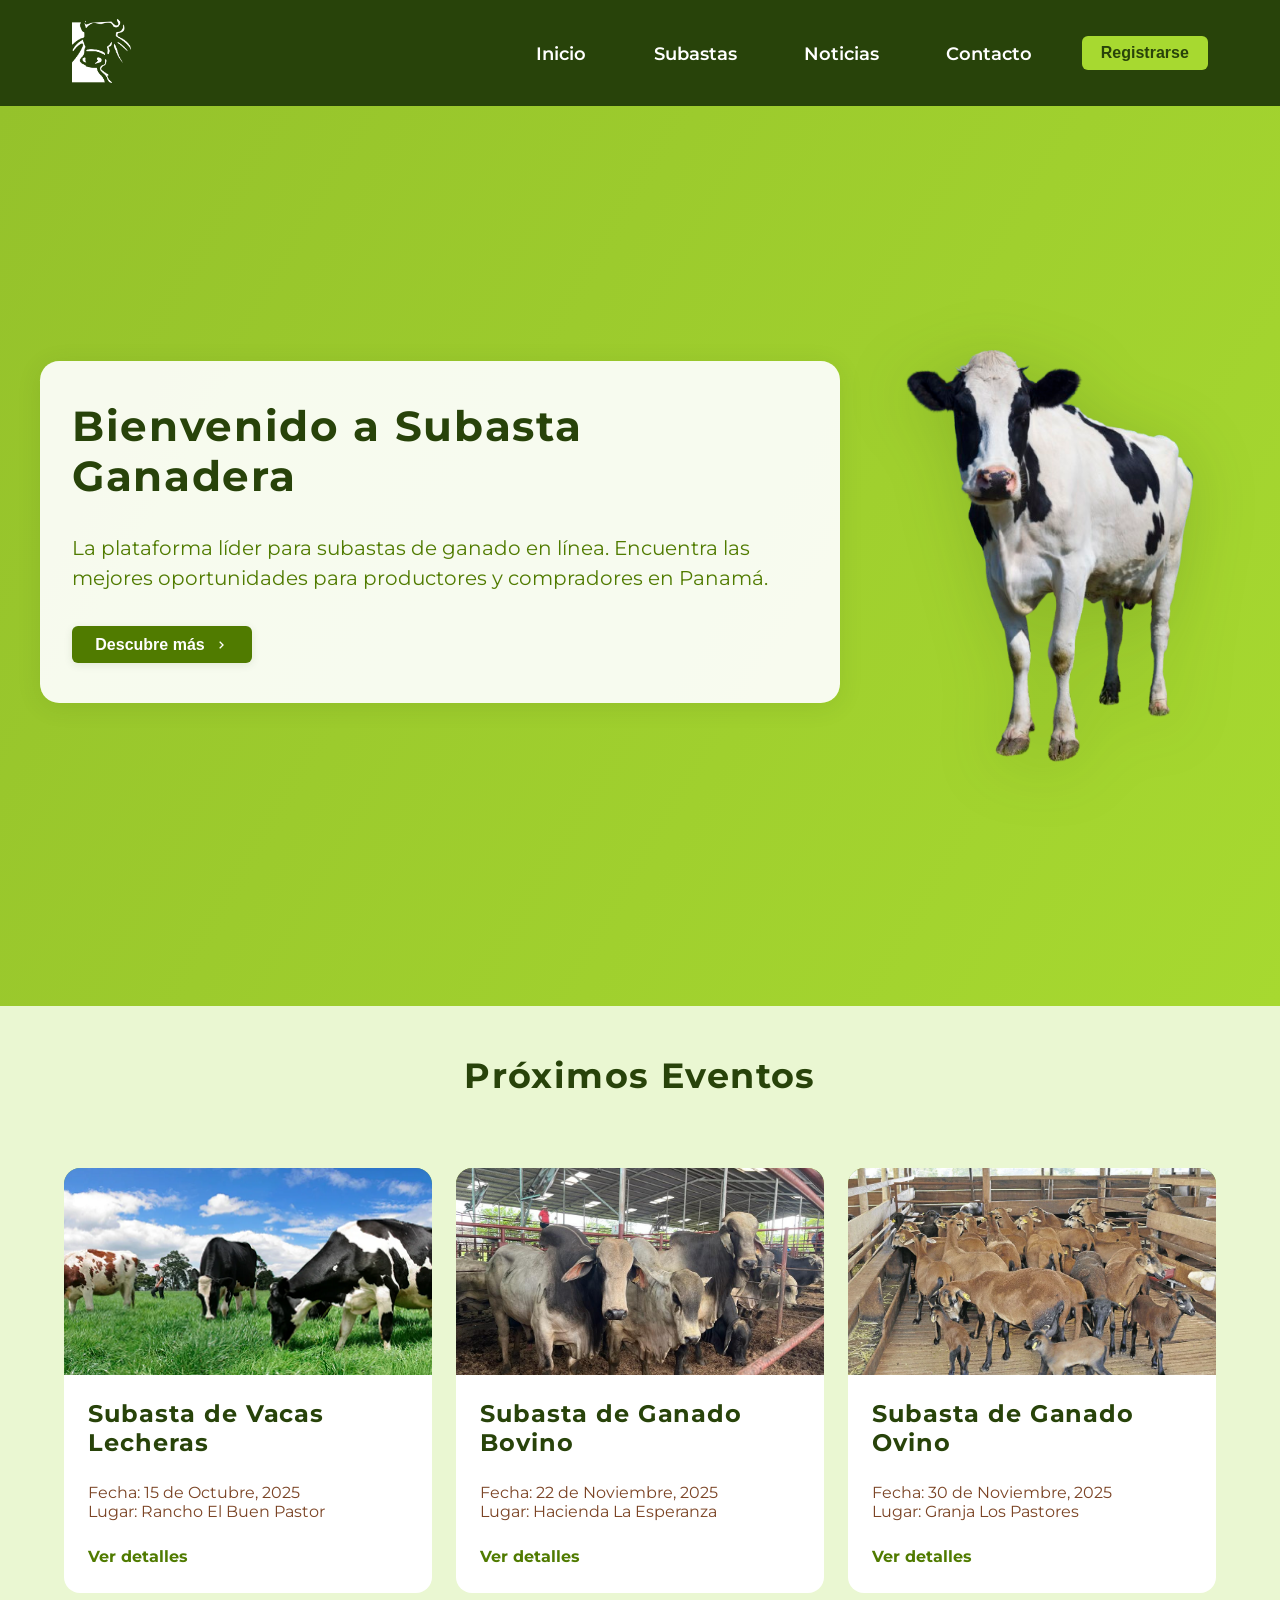
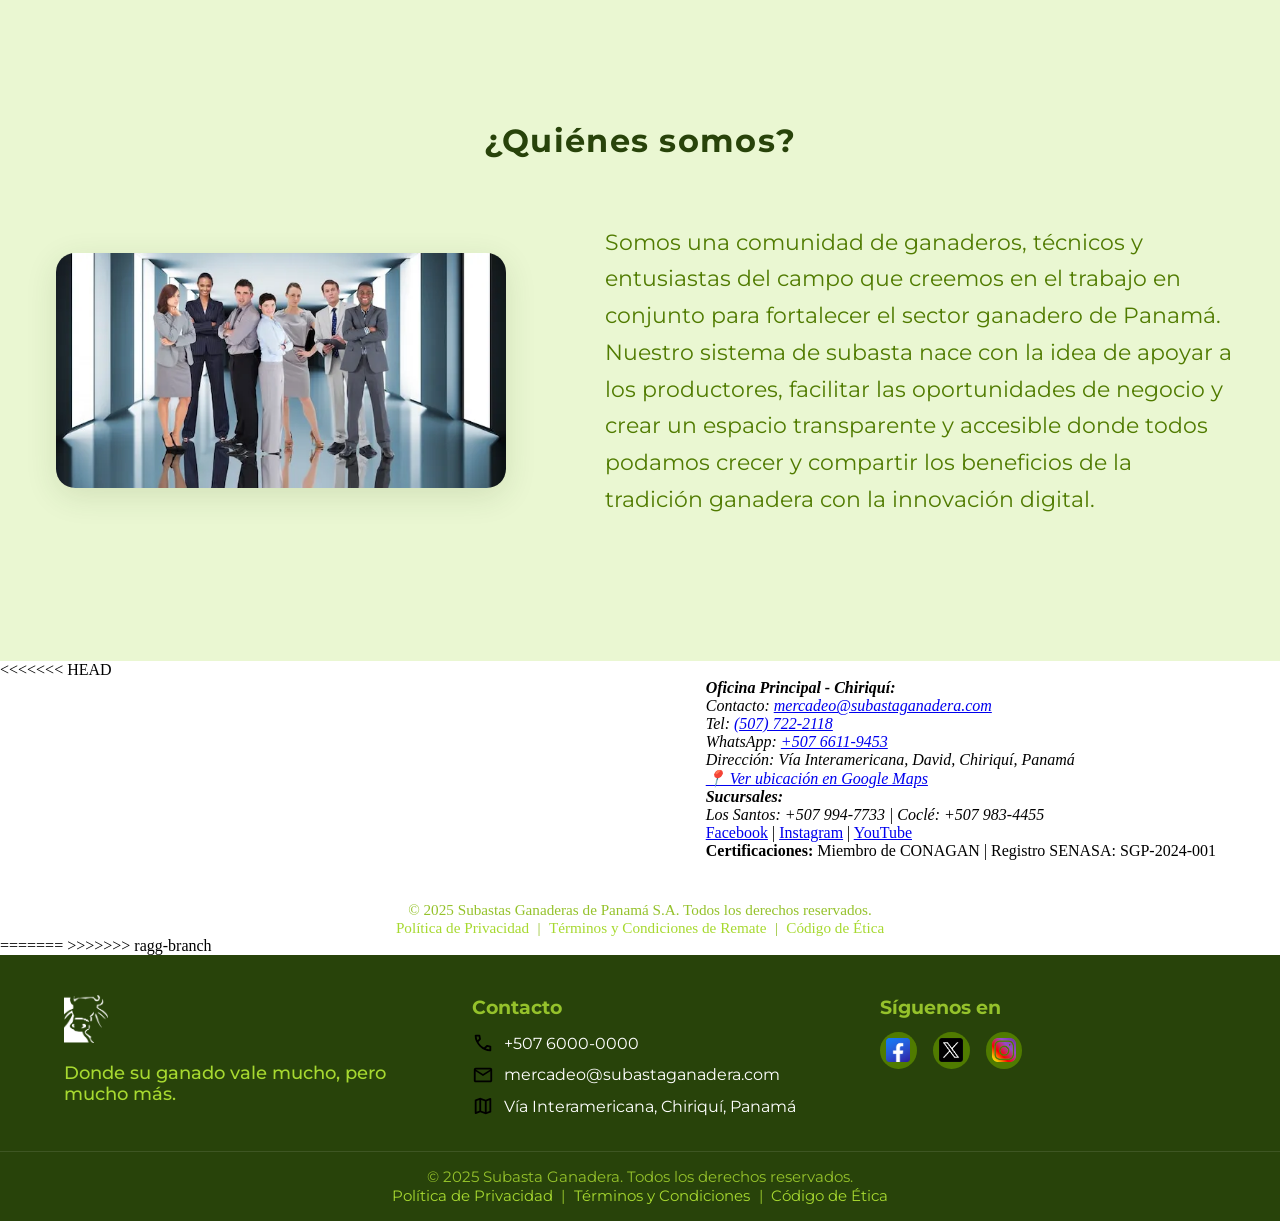
==== commit d06dece8: "Merge branch 'alberto-branch' of https://github.com/iangl2/subasta-ganadera into alberto-branch" ====
--- a/index.html
+++ b/index.html
@@ -11,6 +11,7 @@
     <link rel="stylesheet" href="https://unpkg.com/boxicons@2.1.4/css/boxicons.min.css">
     <link href="https://fonts.googleapis.com/css2?family=Roboto:wght@400;500;600;700&display=swap" rel="stylesheet">
 </head>
+
 <body>
     <!-- Header adaptado -->
     <header  id="header">
@@ -152,6 +153,42 @@
             </div>
         </section>
     </main>
+<<<<<<< HEAD
+
+    <footer role="contentinfo">
+        <div class="footer-content">
+            <div class="footer-logo" role="img" aria-label="Logo Subastas Ganaderas de Panamá"></div>
+            <div class="footer-info">
+                <address>
+                    <p><strong>Oficina Principal - Chiriquí:</strong></p>
+                    <p>Contacto: <a href="mailto:mercadeo@subastaganadera.com">mercadeo@subastaganadera.com</a></p>
+                    <p>Tel: <a href="tel:+50772221118">(507) 722-2118</a></p>
+                    <p>WhatsApp: <a href="https://wa.me/50766119453">+507 6611-9453</a></p>
+                    <p>Dirección: Vía Interamericana, David, Chiriquí, Panamá</p>
+                    <p><a href="https://maps.app.goo.gl/T2coEWof1MoNUHPe9" target="_blank" rel="noopener" title="Ver ubicación en Google Maps">📍 Ver ubicación en Google Maps</a></p>
+                    
+                    <p><strong>Sucursales:</strong></p>
+                    <p>Los Santos: +507 994-7733 | Coclé: +507 983-4455</p>
+                </address>
+                <div class="redes" role="navigation" aria-label="Redes sociales">
+                    <a href="https://www.facebook.com/sgpanamasa" target="_blank" rel="noopener" title="Síguenos en Facebook">Facebook</a>
+                    <span aria-hidden="true"> | </span>
+                    <a href="https://www.instagram.com/subastaganaderade_panama?utm_source=ig_web_button_share_sheet&igsh=MWU3bHRzcmhtc2Npdw==" target="_blank" rel="noopener" title="Síguenos en Instagram">Instagram</a>
+                    <span aria-hidden="true"> | </span>
+                    <a href="https://www.youtube.com/@subastaganaderadepanama" target="_blank" rel="noopener" title="Canal de YouTube con videos de remates">YouTube</a>
+                </div>
+                <div class="certificaciones">
+                    <p><strong>Certificaciones:</strong> Miembro de CONAGAN | Registro SENASA: SGP-2024-001</p>
+                </div>
+            </div>
+        </div>
+        <div class="footer-bottom">
+            <p>&copy; 2025 Subastas Ganaderas de Panamá S.A. Todos los derechos reservados.</p>
+            <p><a href="/politica-privacidad">Política de Privacidad</a> | <a href="/terminos-remates">Términos y Condiciones de Remate</a> | <a href="/codigo-etica">Código de Ética</a></p>
+        </div>
+    </footer>
+=======
+>>>>>>> ragg-branch
 
     <footer id="main-footer" role="contentinfo">
         <div class="footer-content">
@@ -200,7 +237,6 @@
             </p>
         </div>
     </footer>
-
-    <script src="js/Funciones.js"></script>
+    <script src="js/header.js"></script>
 </body>
 </html>
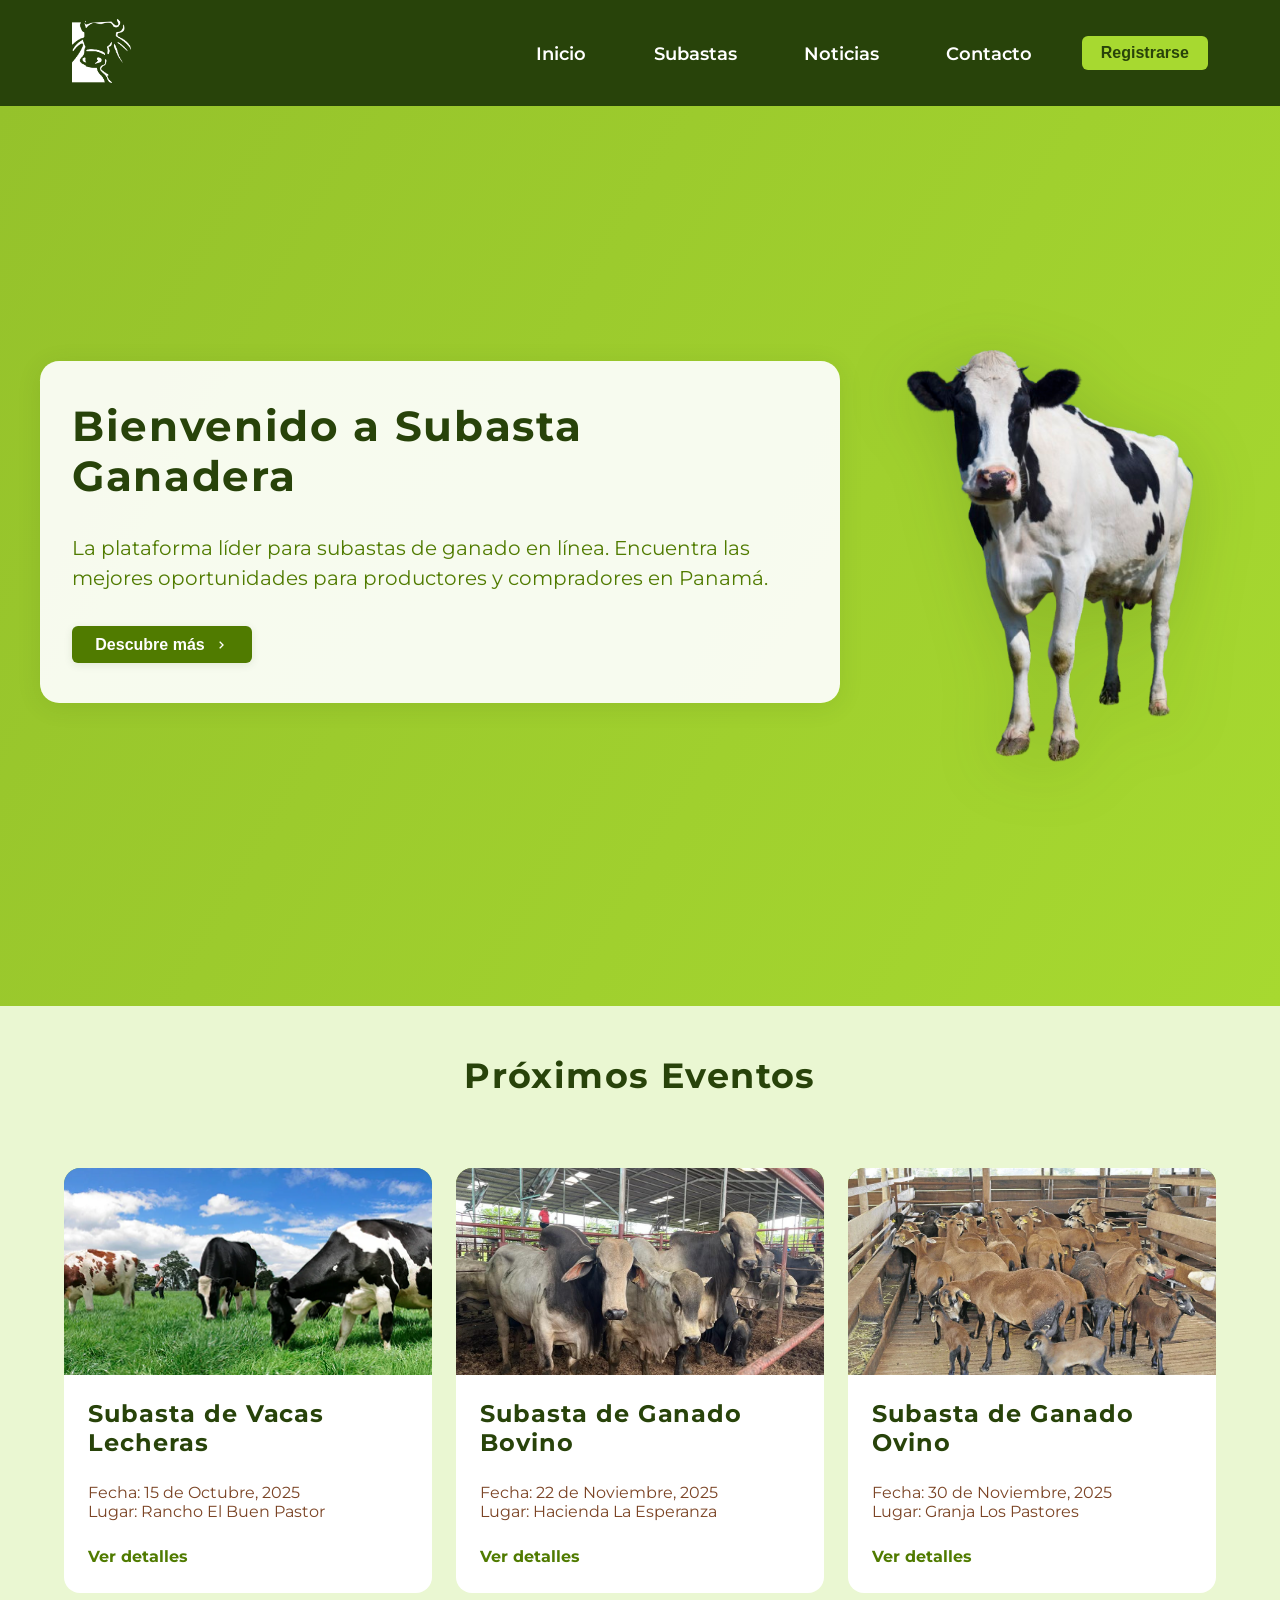
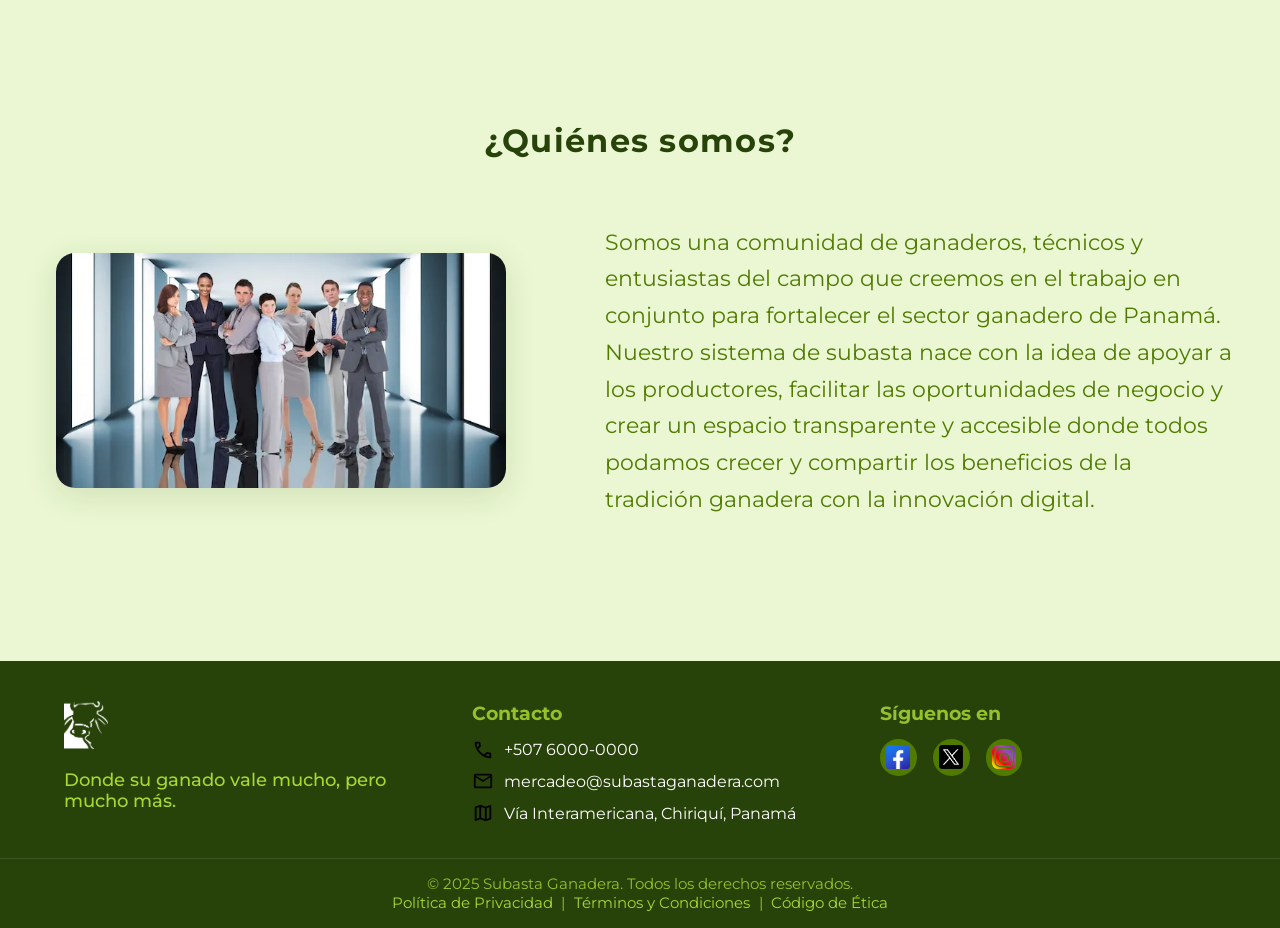
==== commit 2f711ff6: "refactor: replace old footer with a new structure in index.html" ====
--- a/index.html
+++ b/index.html
@@ -153,42 +153,6 @@
             </div>
         </section>
     </main>
-<<<<<<< HEAD
-
-    <footer role="contentinfo">
-        <div class="footer-content">
-            <div class="footer-logo" role="img" aria-label="Logo Subastas Ganaderas de Panamá"></div>
-            <div class="footer-info">
-                <address>
-                    <p><strong>Oficina Principal - Chiriquí:</strong></p>
-                    <p>Contacto: <a href="mailto:mercadeo@subastaganadera.com">mercadeo@subastaganadera.com</a></p>
-                    <p>Tel: <a href="tel:+50772221118">(507) 722-2118</a></p>
-                    <p>WhatsApp: <a href="https://wa.me/50766119453">+507 6611-9453</a></p>
-                    <p>Dirección: Vía Interamericana, David, Chiriquí, Panamá</p>
-                    <p><a href="https://maps.app.goo.gl/T2coEWof1MoNUHPe9" target="_blank" rel="noopener" title="Ver ubicación en Google Maps">📍 Ver ubicación en Google Maps</a></p>
-                    
-                    <p><strong>Sucursales:</strong></p>
-                    <p>Los Santos: +507 994-7733 | Coclé: +507 983-4455</p>
-                </address>
-                <div class="redes" role="navigation" aria-label="Redes sociales">
-                    <a href="https://www.facebook.com/sgpanamasa" target="_blank" rel="noopener" title="Síguenos en Facebook">Facebook</a>
-                    <span aria-hidden="true"> | </span>
-                    <a href="https://www.instagram.com/subastaganaderade_panama?utm_source=ig_web_button_share_sheet&igsh=MWU3bHRzcmhtc2Npdw==" target="_blank" rel="noopener" title="Síguenos en Instagram">Instagram</a>
-                    <span aria-hidden="true"> | </span>
-                    <a href="https://www.youtube.com/@subastaganaderadepanama" target="_blank" rel="noopener" title="Canal de YouTube con videos de remates">YouTube</a>
-                </div>
-                <div class="certificaciones">
-                    <p><strong>Certificaciones:</strong> Miembro de CONAGAN | Registro SENASA: SGP-2024-001</p>
-                </div>
-            </div>
-        </div>
-        <div class="footer-bottom">
-            <p>&copy; 2025 Subastas Ganaderas de Panamá S.A. Todos los derechos reservados.</p>
-            <p><a href="/politica-privacidad">Política de Privacidad</a> | <a href="/terminos-remates">Términos y Condiciones de Remate</a> | <a href="/codigo-etica">Código de Ética</a></p>
-        </div>
-    </footer>
-=======
->>>>>>> ragg-branch
 
     <footer id="main-footer" role="contentinfo">
         <div class="footer-content">
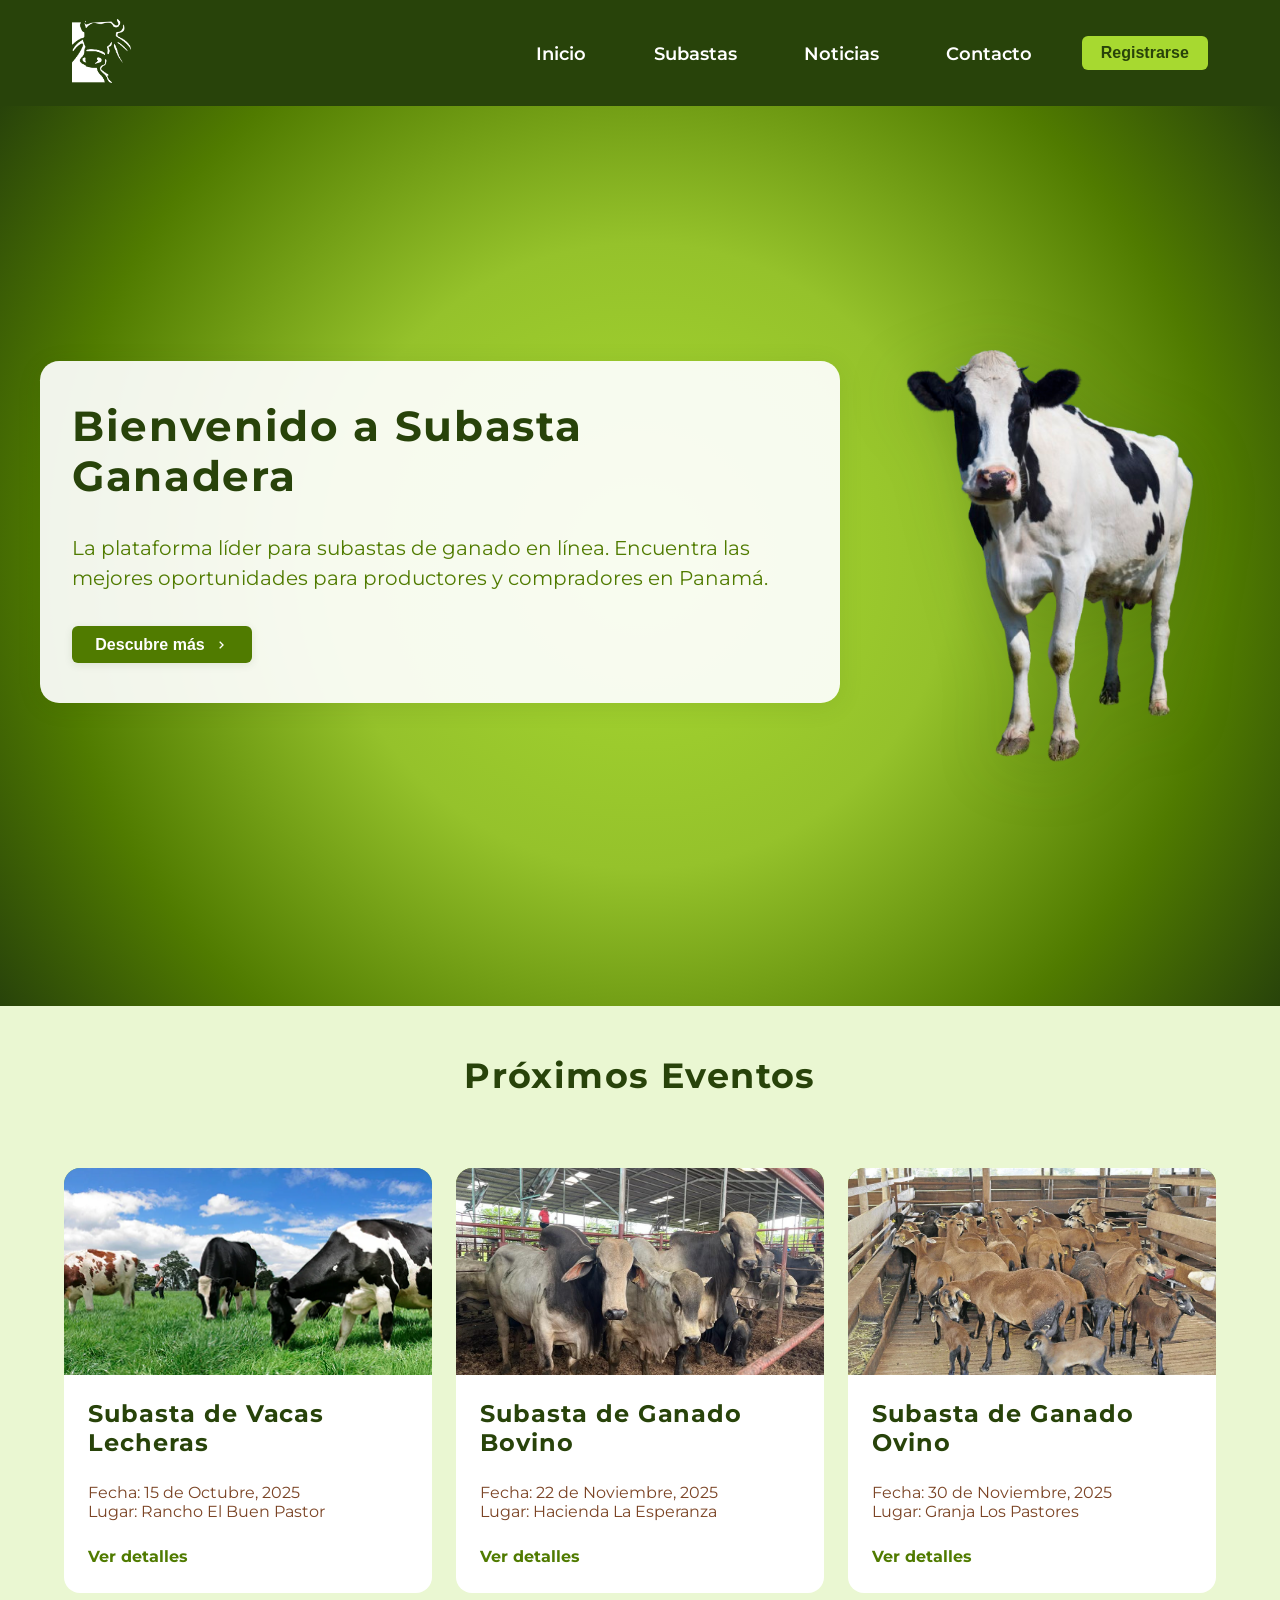
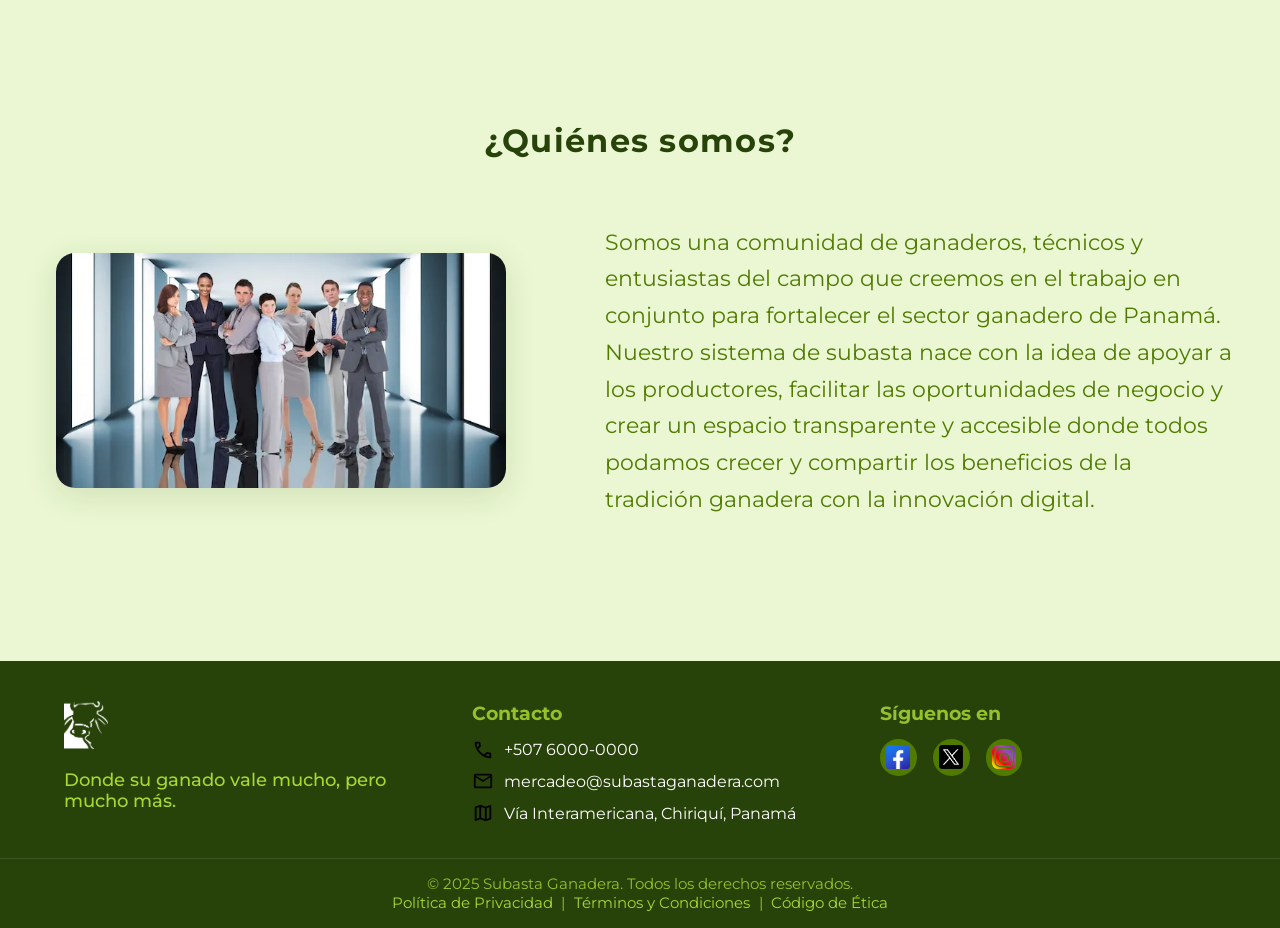
==== commit adf6e16d: "feat: made footer and header components" ====
--- a/index.html
+++ b/index.html
@@ -11,35 +11,9 @@
     <link rel="stylesheet" href="https://unpkg.com/boxicons@2.1.4/css/boxicons.min.css">
     <link href="https://fonts.googleapis.com/css2?family=Roboto:wght@400;500;600;700&display=swap" rel="stylesheet">
 </head>
+<body>
+    <div data-include="components/header.html"></div>
 
-<body>
-    <!-- Header adaptado -->
-    <header  id="header">
-        <nav class="navbar">
-            <a href="/" class="brand">
-                <img src="img/LogoSG.png" alt="Logotipo de Subasta Ganadera de Panamá" />
-                
-            </a>
-     
-            
-                <ul class="menu">
-                    <li class="menu-item"><a href="#" class="menu-link">Inicio</a></li>
-                    <li class="menu-item"><a href="#" class="menu-link">Subastas</a></li>
-                    <li class="menu-item"><a href="#" class="menu-link">Noticias</a></li>
-                    <li class="menu-item"><a href="#" class="menu-link">Contacto</a></li>
-                    <li class="menu-item">
-
-                        <a href="#" class="">
-                            <button type="button" class="menu-block btn btn-neutral">
-                                Registrarse
-                            </button>
-                        </a>
-                    </li>
-                </ul>
-           
-            
-        </nav>
-    </header>
 
     <main class="main">
         <!-- Hero adaptado -->
@@ -154,53 +128,11 @@
         </section>
     </main>
 
-    <footer id="main-footer" role="contentinfo">
-        <div class="footer-content">
-            <div class="footer-brand">
-                <img src="img/LogoSG.png" alt="Logotipo de Subasta Ganadera de Panamá" />
-                <p class="footer-tagline">Donde su ganado vale mucho, pero mucho más.</p>
-            </div>
-            <div class="footer-contact">
-                <h2>Contacto</h2>
-                <ul>
-                    <li>
-                        <img src="/img/IconCall.svg" alt="Teléfono" />
-                        <a href="tel:+50760000000">+507 6000-0000</a>
-                    </li>
-                    <li>
-                        <img src="/img/IconMail.svg" alt="Correo electrónico" />
-                        <a href="mailto:mercadeo@subastaganadera.com">mercadeo@subastaganadera.com</a>
-                    </li>
-                    <li>
-                        <img src="/img/IconMap.svg" alt="Dirección" />
-                        Vía Interamericana, Chiriquí, Panamá
-                    </li>
-                </ul>
-            </div>
-            <div class="footer-social" role="navigation" aria-label="Redes sociales">
-                <h2>Síguenos en</h2>
-                <div class="footer-social-links">
-                    <a href="https://www.facebook.com/subastaganadera" title="Facebook - Subasta Ganadera" target="_blank" rel="noopener noreferrer">
-                        <img src="/img/IconFacebook.png" alt="Facebook" width="20"/>
-                    </a>
-                    <a href="https://www.twitter.com/subastaganadera" title="Twitter - Subasta Ganadera" target="_blank" rel="noopener noreferrer">
-                        <img src="/img/IconX.png" alt="Twitter" width="20"/>
-                    </a>
-                    <a href="https://www.instagram.com/subastaganadera" title="Instagram - Subasta Ganadera" target="_blank" rel="noopener noreferrer">
-                        <img src="/img/IconInstagram.png" alt="Instagram" width="20"/>
-                    </a>
-                </div>
-            </div>
-        </div>
-        <div class="footer-bottom">
-            <p>&copy; 2025 Subasta Ganadera. Todos los derechos reservados.</p>
-            <p>
-                <a href="/politica-privacidad" title="Política de Privacidad">Política de Privacidad</a> | 
-                <a href="/terminos-remates" title="Términos y Condiciones de Remate">Términos y Condiciones</a> | 
-                <a href="/codigo-etica" title="Código de Ética">Código de Ética</a>
-            </p>
-        </div>
-    </footer>
+
+    <div data-include="components/footer.html"></div>
+
+
     <script src="js/header.js"></script>
+     <script src="js/include.js"></script>
 </body>
 </html>
--- a/css/styles.css
+++ b/css/styles.css
@@ -1,122 +1,5 @@
 @import url("https://fonts.googleapis.com/css2?family=Fira+Sans:wght@400;700&family=Montserrat:wght@400;700&display=swap");
 
-/* Paleta personalizada */
-:root {
-  --color-green-dark: #28430a;
-  --color-green-mid: #507b00;
-  --color-green-light: #95c22b;
-  --color-green-bright: #a7d930;
-  --color-brown: #7b4425;
-
-  --color-primary: var(--color-green-mid);
-  --color-secondary: var(--color-green-light);
-  --color-accent: var(--color-green-bright);
-  --color-bg: var(--color-green-dark);
-  --color-surface: #fff;
-  --color-text: #28430a;
-  --color-text-white: #fff;
-  --color-header-bg: var(--color-green-dark);
-  --color-header-scroll: var(--color-green-mid);
-}
-* {
-  box-sizing: border-box;
-  margin: 0;
-  padding: 0;
-}
-
-/* --- Header/Nav Styles --- */
-#header {
-  position: relative; /* Ya no es absoluto */
-  width: 100%;
-  background: var(--color-green-dark); /* Fondo verde oscuro */
-  box-shadow: none;
-  z-index: 20;
-}
-
-.navbar {
-  
-  width: 100%;
-  display: flex;
-  align-items: center;
-  justify-content: space-between;
-  max-width: 1200px;
-  margin: 0 auto;
-  padding: 1.2em 2em;
-  background: transparent; /* El nav no tiene fondo */
-  z-index: 21;
-}
-
-.brand img {
-  height: 4em;
-  max-width: 160px;
-  transition: transform 0.2s;
-}
-
-.brand img:hover {
-  transform: scale(1.05);
-}
-
-.menu {
-  display: flex;
-  align-items: center;
-  gap: 2em;
-  list-style: none;
-}
-
-.menu-link {
-  font-family: 'Montserrat', sans-serif;
-  color: var(--color-text-white);
-  font-weight: 600;
-  font-size: 1.1em;
-  text-decoration: none;
-  padding: 0.5em 1em;
-  border-radius: 6px;
-  transition: background 0.2s, color 0.2s;
-}
-
-.menu-link:hover,
-.menu-link:focus {
-  background: var(--color-green-mid);
-  color: var(--color-accent);
-}
-
-.menu-block.btn {
-  background: var(--color-accent);
-  color: var(--color-green-dark);
-  border: none;
-  border-radius: 6px;
-  padding: 0.5em 1.2em;
-  font-weight: bold;
-  font-size: 1em;
-  cursor: pointer;
-  transition: background 0.2s, color 0.2s;
-}
-
-.menu-block.btn:hover,
-.menu-block.btn:focus {
-  background: var(--color-green-mid);
-  color: var(--color-text-white);
-}
-
-/* Responsive Nav */
-@media (max-width: 900px) {
-  .navbar {
-    flex-direction: column;
-    align-items: flex-start;
-    padding: 1em 1em;
-  }
-  .menu {
-    flex-direction: column;
-    gap: 1em;
-    width: 100%;
-    margin-top: 1em;
-  }
-  .menu-link,
-  .menu-block.btn {
-    width: 100%;
-    text-align: left;
-  }
-}
 
 /* --- Hero Section Styles --- */
 .banner-section {
@@ -125,7 +8,7 @@
   display: flex;
   align-items: center;
   justify-content: center;
-  background: linear-gradient(120deg, var(--color-green-light) 0%, var(--color-green-bright) 100%);
+background: radial-gradient(circle at 50% 50% , var(--color-green-bright) 0%, var(--color-green-light) 40%, var(--color-green-mid) 75%, var(--color-green-dark) 100%);
   
   padding-bottom: 3em;
   overflow: hidden;
@@ -481,153 +364,6 @@
   }
 }
 
-/* ===== Footer Styles ===== */
-#main-footer {
-  background: var(--color-header-bg);
-  color: var(--color-text-white);
-  padding: 2.5em 0 1em 0;
-  font-family: 'Montserrat', sans-serif;
-}
-
-.footer-content {
-  display: flex;
-  flex-wrap: wrap;
-  justify-content: space-between;
-  max-width: 1200px;
-  margin: 0 auto 1.5em auto;
-  gap: 2em;
-  padding: 0 24px;
-}
-
-.footer-brand {
-  flex: 1 1 220px;
-  display: flex;
-  flex-direction: column;
-  align-items: flex-start;
-  gap: 0.7em;
-}
-
-.footer-brand img {
-  height: 3em;
-  margin-bottom: 0.5em;
-}
-
-.footer-tagline {
-  font-size: 1.1em;
-  font-weight: 500;
-  color: var(--color-green-bright);
-}
-
-.footer-contact {
-  flex: 1 1 220px;
-}
-
-.footer-contact h2 {
-  font-size: 1.2em;
-  margin-bottom: 0.7em;
-  color: var(--color-green-light);
-}
-
-.footer-contact ul {
-  list-style: none;
-  padding: 0;
-}
-
-.footer-contact li {
-  display: flex;
-  align-items: center;
-  margin-bottom: 0.6em;
-  gap: 0.6em;
-  font-size: 1em;
-}
-
-.footer-contact img {
-  width: 22px;
-  height: 22px;
-}
-
-.footer-contact a {
-  color: var(--color-text-white);
-  text-decoration: none;
-  transition: color 0.2s;
-}
-
-.footer-contact a:hover {
-  color: var(--color-accent);
-  text-decoration: underline;
-}
-
-.footer-social {
-  flex: 1 1 180px;
-}
-
-.footer-social h2 {
-  font-size: 1.2em;
-  margin-bottom: 0.7em;
-  color: var(--color-green-light);
-}
-
-.footer-social-links {
-  display: flex;
-  gap: 1em;
-}
-
-.footer-social-links a {
-  display: inline-flex;
-  align-items: center;
-  background: var(--color-green-mid);
-  border-radius: 50%;
-  padding: 0.4em;
-  transition: background 0.2s;
-}
-
-.footer-social-links a:hover {
-  background: var(--color-accent);
-}
-
-.footer-social-links img {
-  width: 24px;
-  height: 24px;
-}
-
-.footer-bottom {
-  border-top: 1px solid rgba(255,255,255,0.1);
-  text-align: center;
-  padding-top: 1em;
-  font-size: 0.95em;
-  color: var(--color-green-light);
-}
-
-.footer-bottom a {
-  color: var(--color-green-bright);
-  text-decoration: none;
-  margin: 0 0.3em;
-  transition: color 0.2s;
-}
-
-.footer-bottom a:hover {
-  color: var(--color-accent);
-  text-decoration: underline;
-}
-
-/* Responsive Footer */
-@media (max-width: 900px) {
-  .footer-content {
-    flex-direction: column;
-    align-items: flex-start;
-    gap: 1.5em;
-  }
-  .footer-brand,
-  .footer-contact,
-  .footer-social {
-    width: 100%;
-    flex: unset;
-  }
-  .footer-bottom {
-    font-size: 0.9em;
-  }
-}
-
 /* Responsive */
 @media screen and (max-width: 960px) {
   .event-body p {
